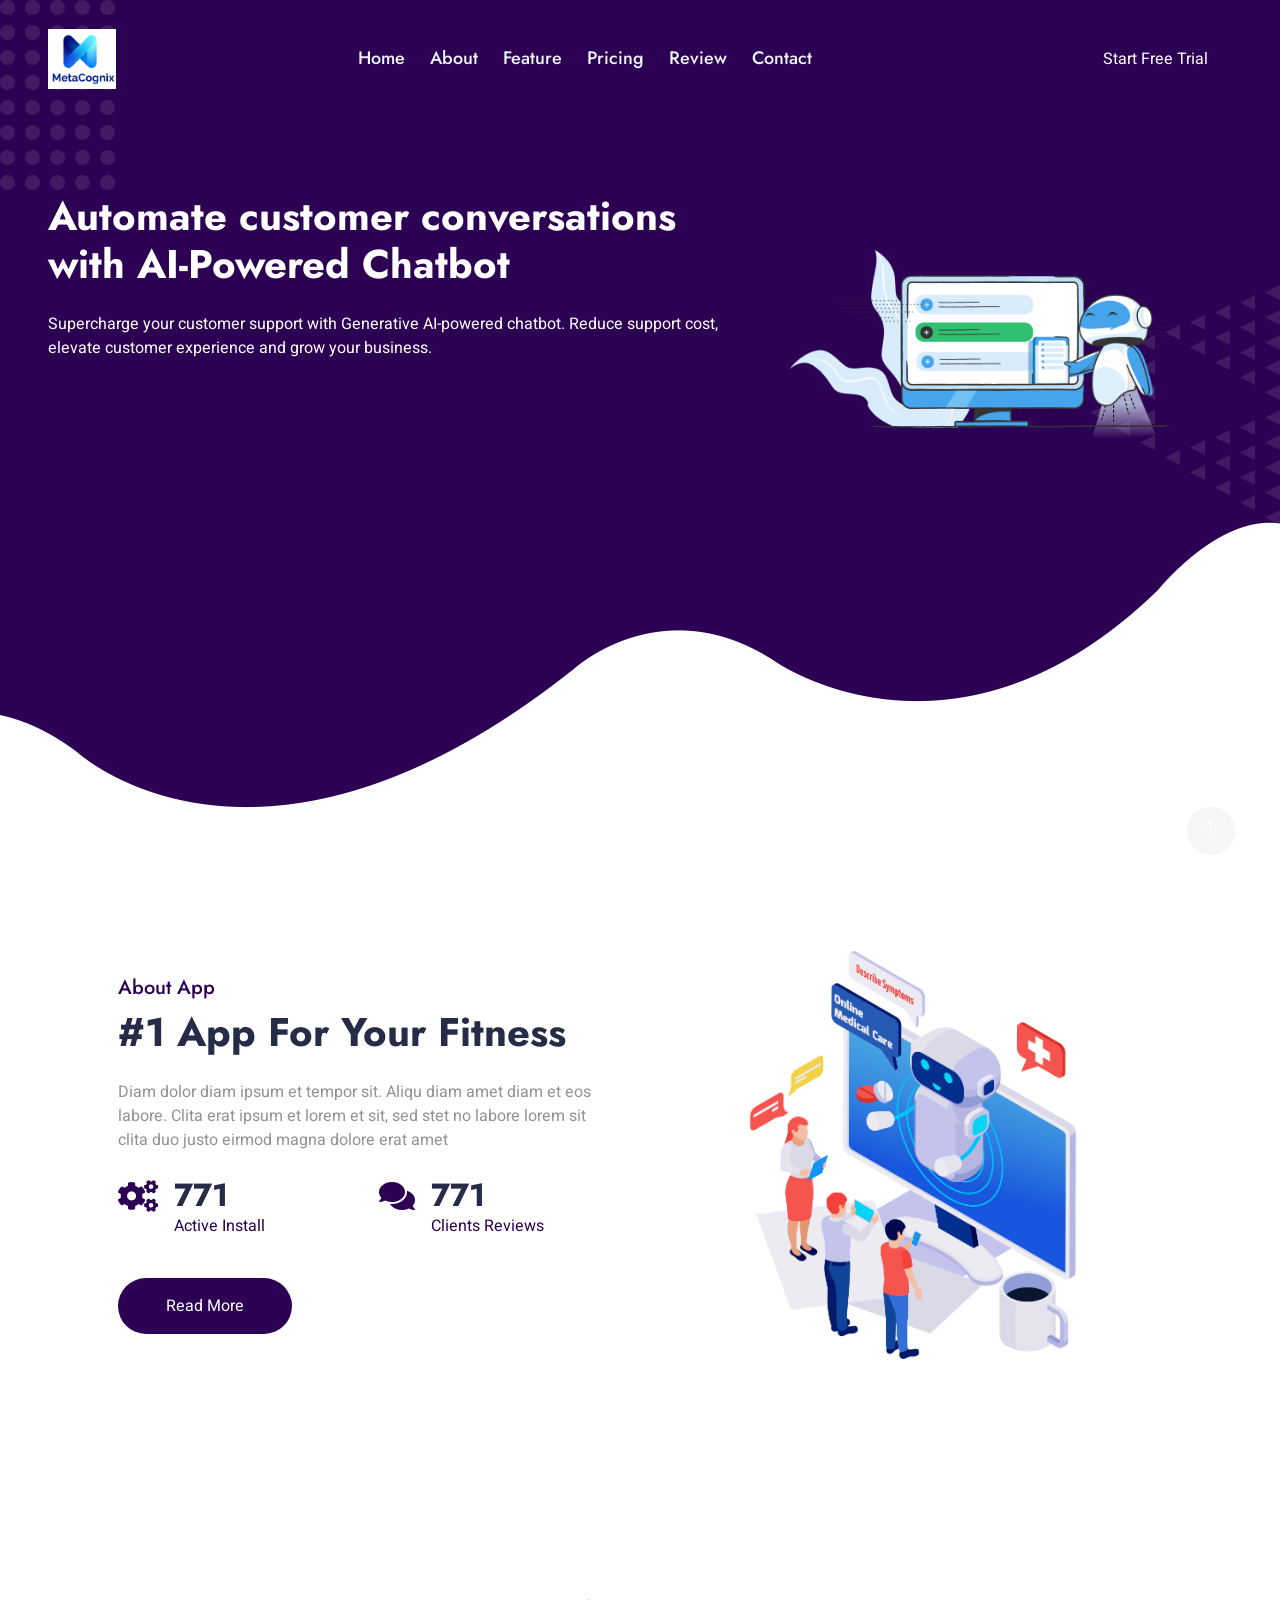
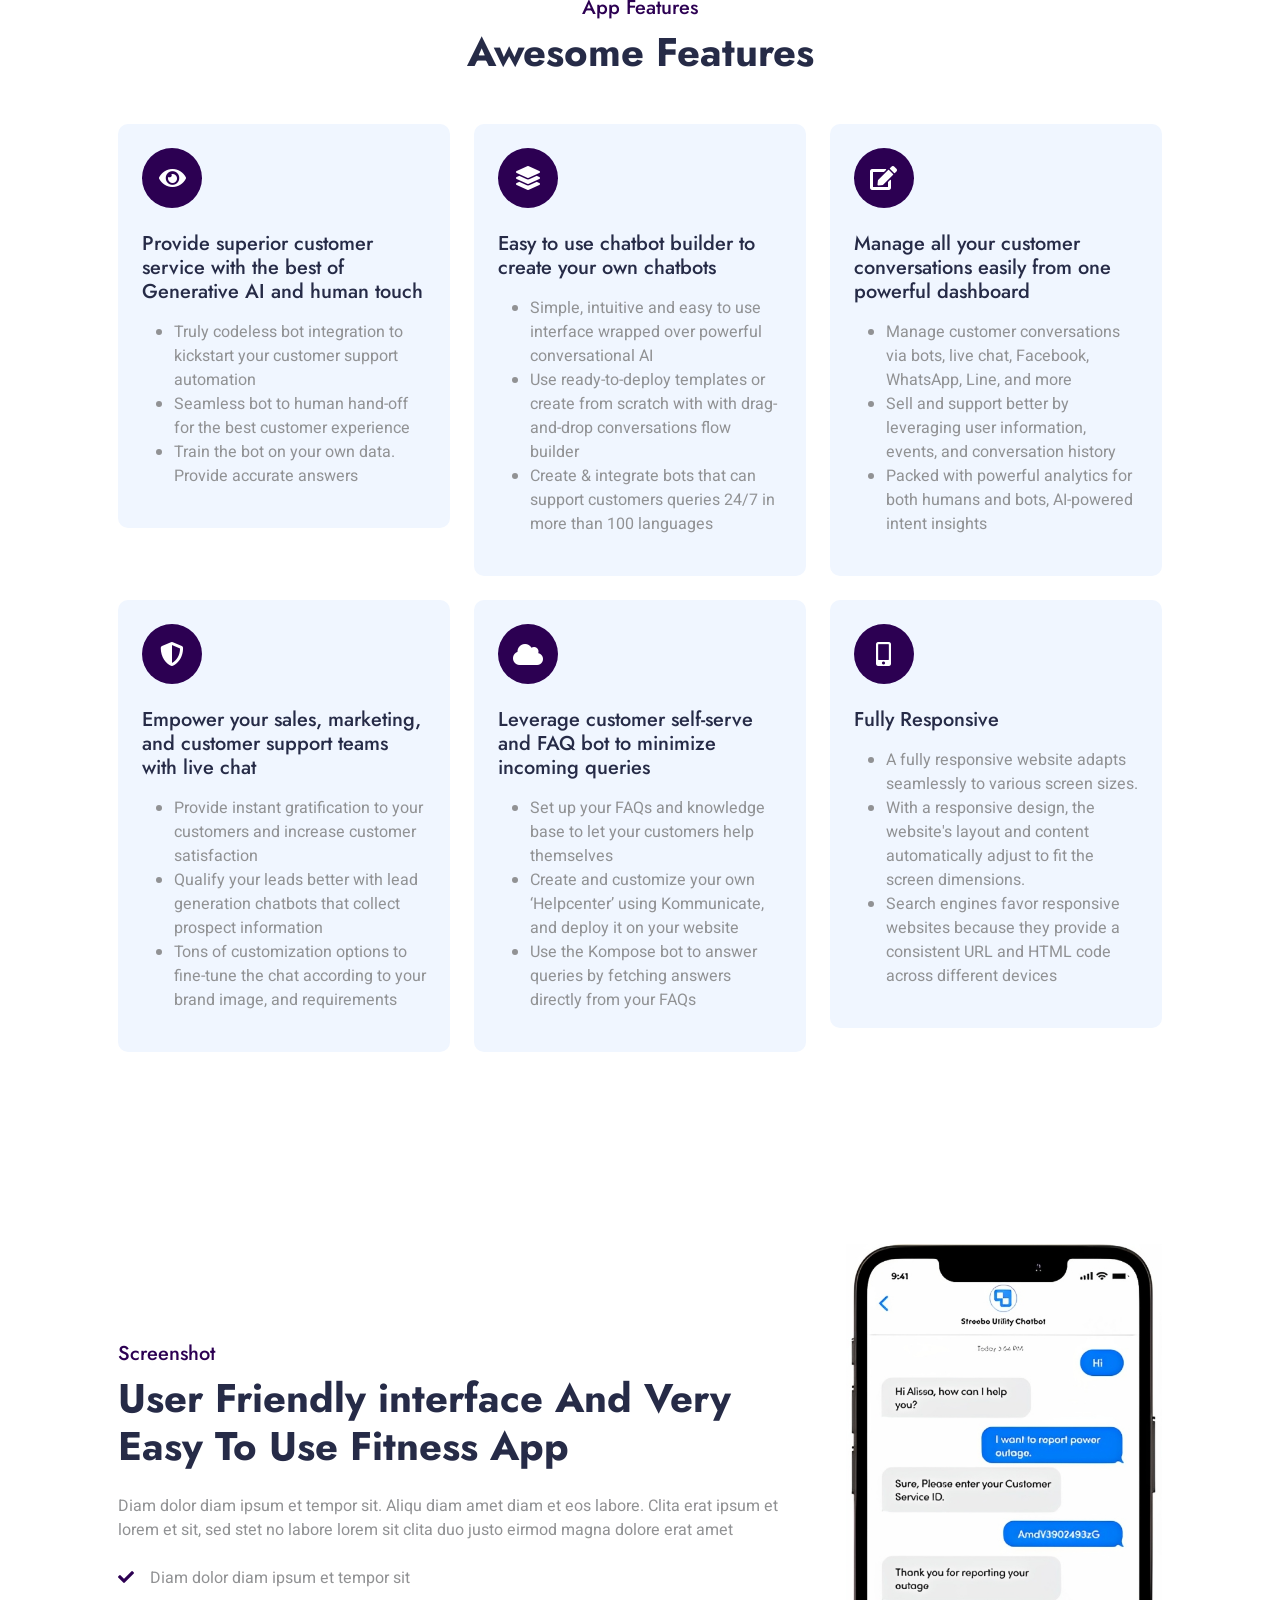
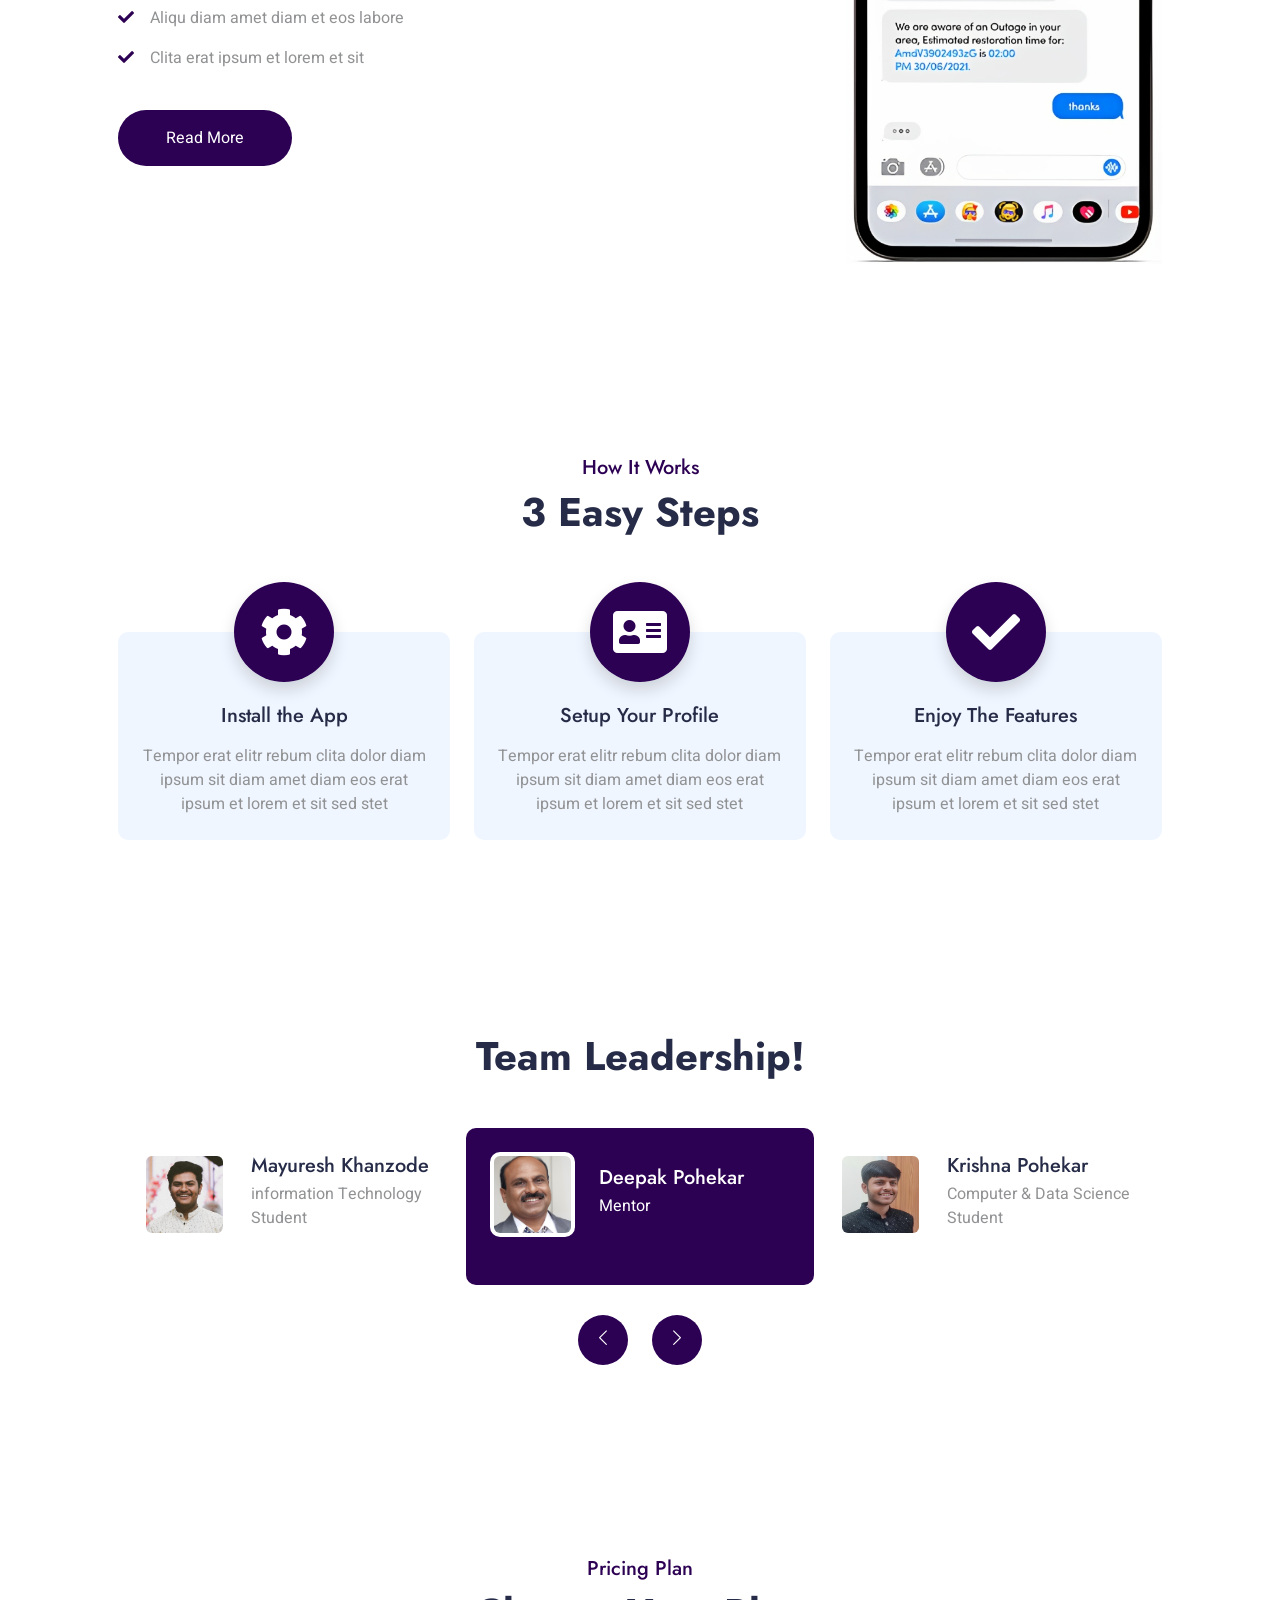
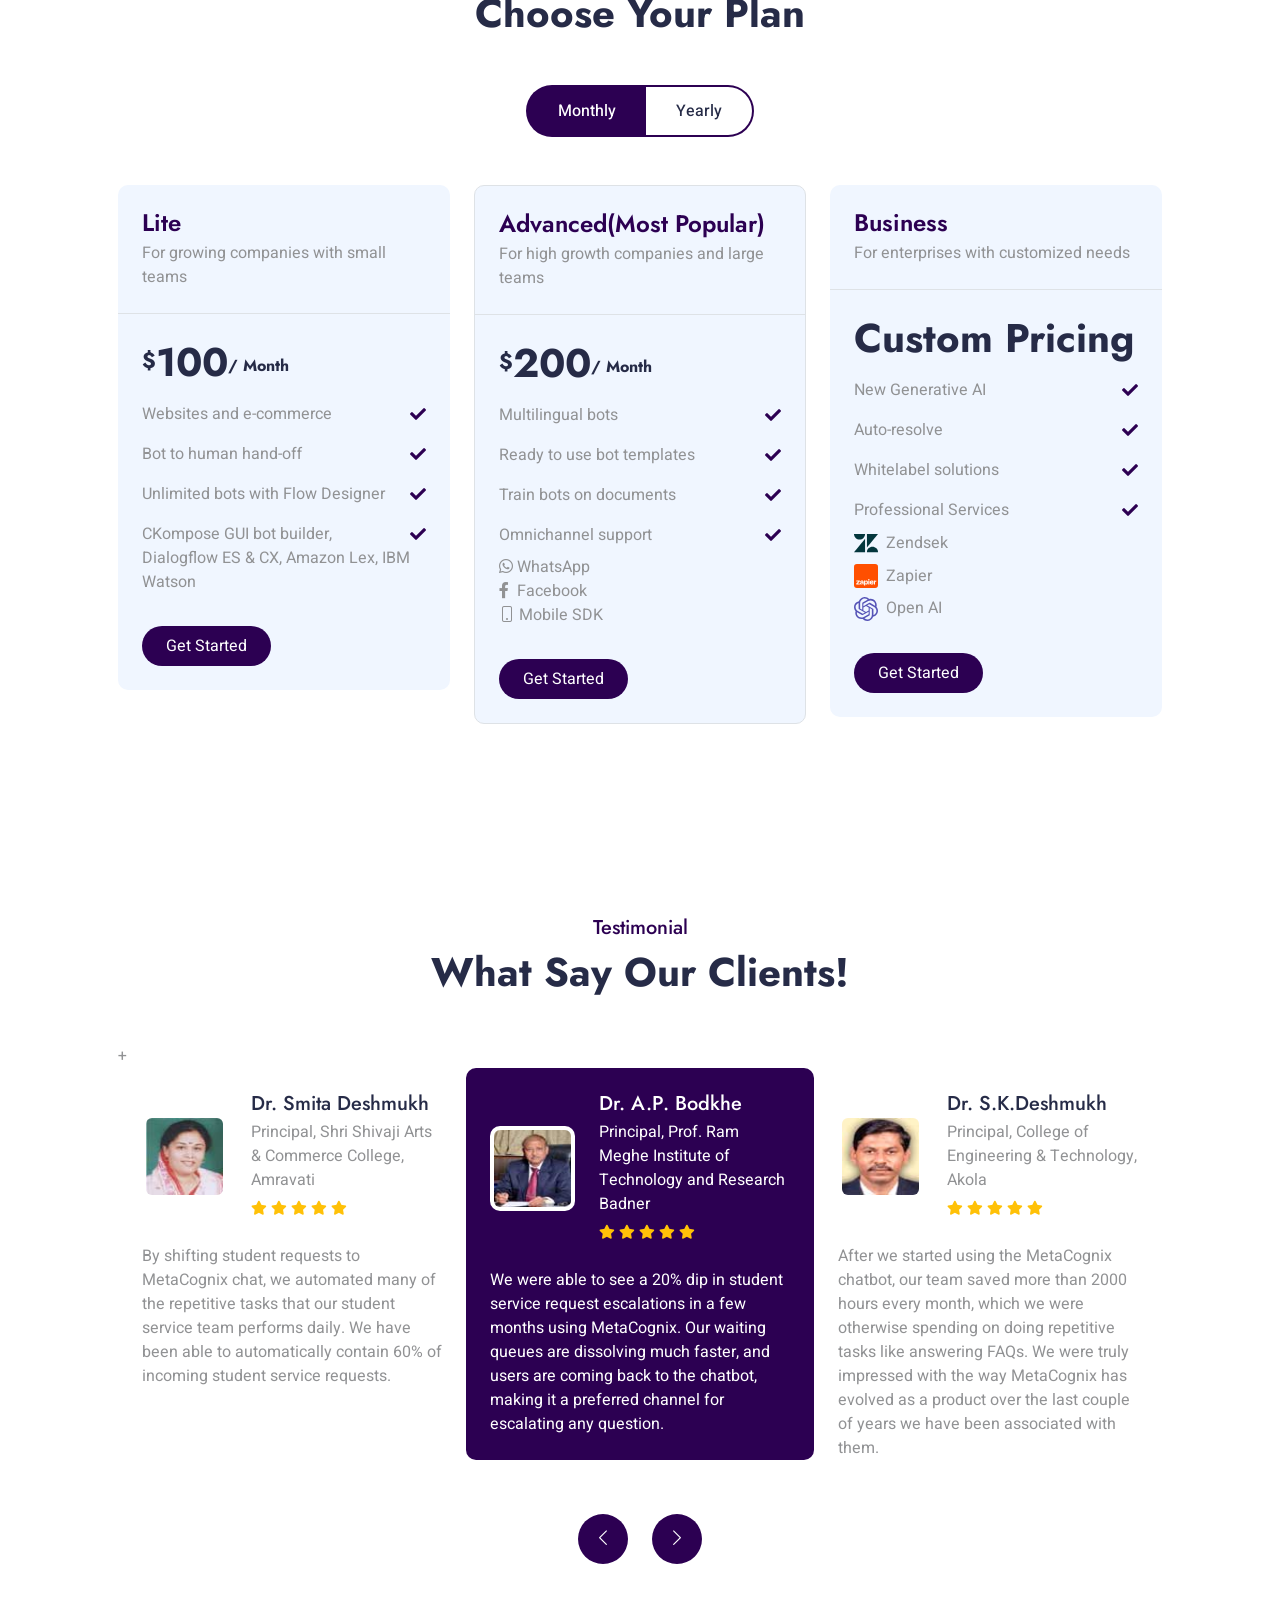
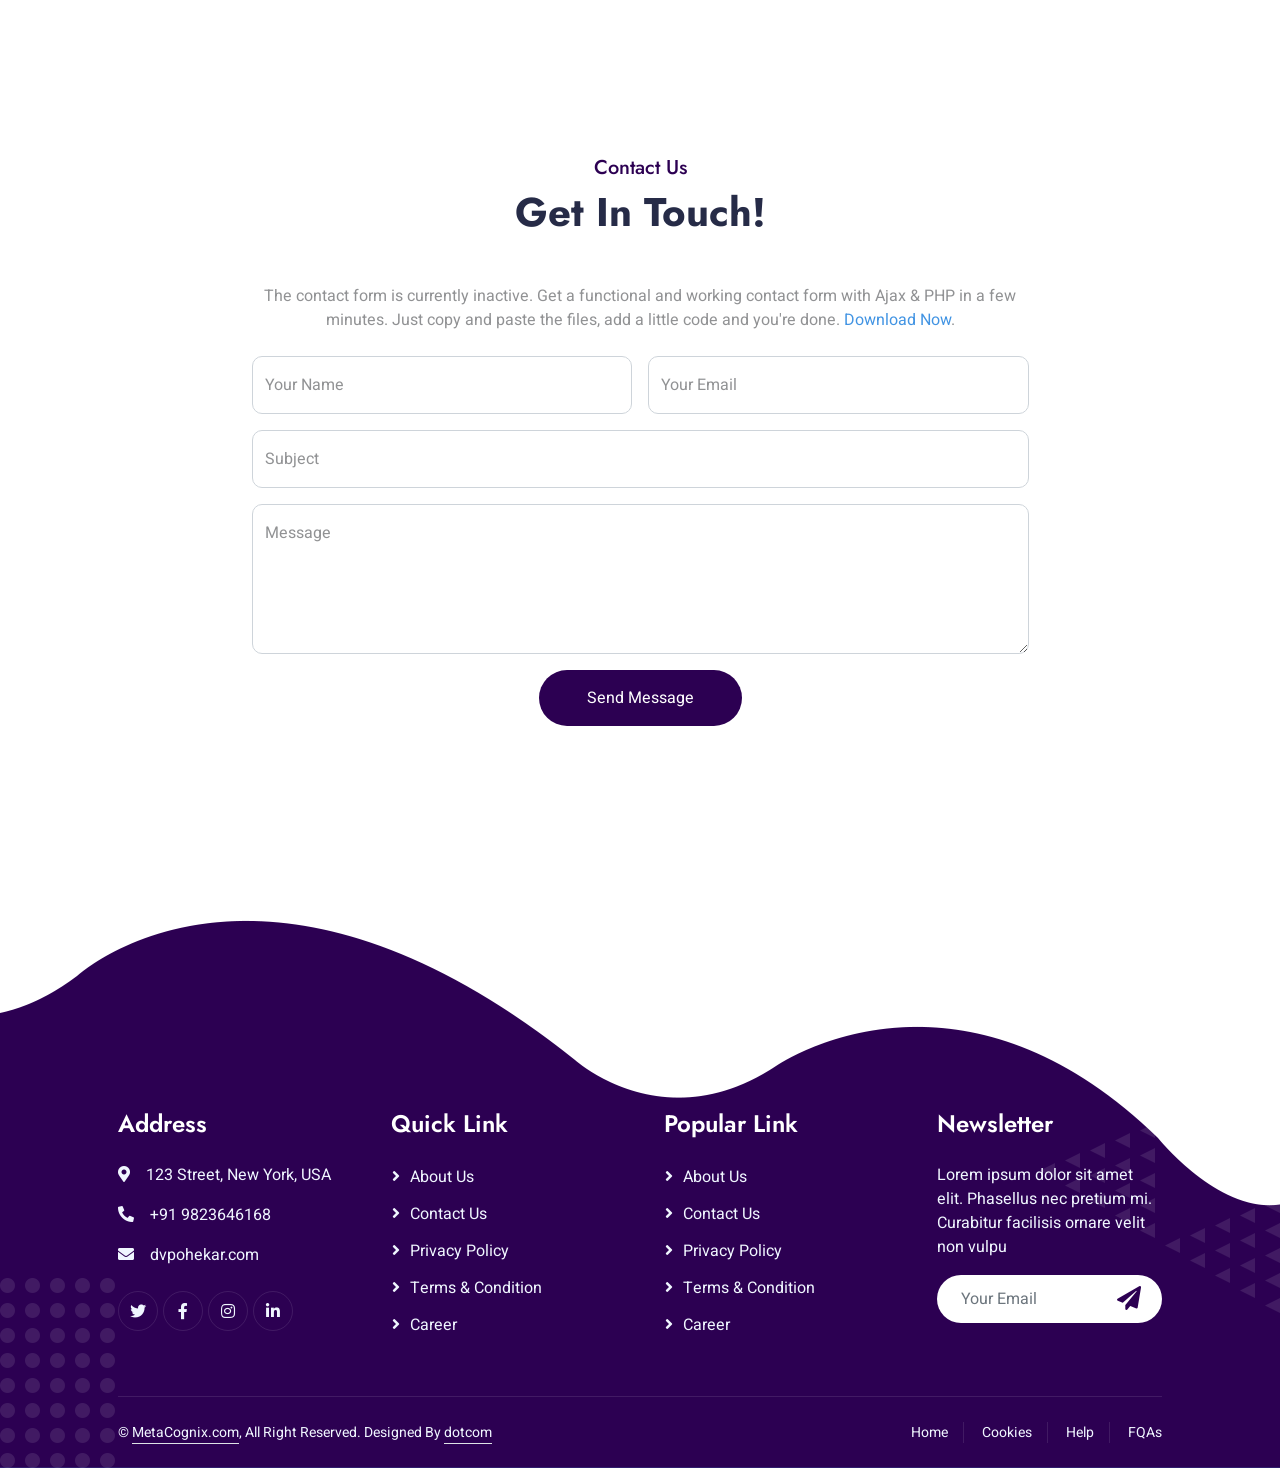
==== index.html @ f375749b "adjustment" ====
<!DOCTYPE html>
<html lang="en">

<head>
    <meta charset="utf-8">
    <title>FitApp - Mobile App HTML Template</title>
    <meta content="width=device-width, initial-scale=1.0" name="viewport">
    <meta content="" name="keywords">
    <meta content="" name="description">

    <!-- Favicon -->
    <link href="img/favicon.ico" rel="icon">

    <!-- Google Web Fonts -->
    <link rel="preconnect" href="https://fonts.googleapis.com">
    <link rel="preconnect" href="https://fonts.gstatic.com" crossorigin>
    <link href="https://fonts.googleapis.com/css2?family=Heebo:wght@400;500&family=Jost:wght@500;600;700&display=swap"
        rel="stylesheet">

    <!-- Icon Font Stylesheet -->
    <link href="https://cdnjs.cloudflare.com/ajax/libs/font-awesome/5.10.0/css/all.min.css" rel="stylesheet">
    <link href="https://cdn.jsdelivr.net/npm/bootstrap-icons@1.4.1/font/bootstrap-icons.css" rel="stylesheet">

    <!-- Libraries Stylesheet -->
    <link href="lib/animate/animate.min.css" rel="stylesheet">
    <link href="lib/owlcarousel/assets/owl.carousel.min.css" rel="stylesheet">

    <!-- Customized Bootstrap Stylesheet -->
    <link href="css/bootstrap.min.css" rel="stylesheet">

    <!-- Template Stylesheet -->
    <link href="css/style.css" rel="stylesheet">
</head>

<body data-bs-spy="scroll" data-bs-target=".navbar" data-bs-offset="51">
    <div class="container-xxl bg-white p-0">
        <!-- Spinner Start -->
        <div id="spinner"
            class="show bg-white position-fixed translate-middle w-100 vh-100 top-50 start-50 d-flex align-items-center justify-content-center">
            <div class="spinner-grow text-primary" style="width: 3rem; height: 3rem;" role="status">
                <span class="sr-only">Loading...</span>
            </div>
        </div>
        <!-- Spinner End -->


        <!-- Navbar & Hero Start -->
        <div class="container-xxl position-relative p-0 nav_height" iSd="home">
            <nav class="navbar navbar-expand-lg navbar-light px-4 px-lg-5 py-3 py-lg-0">

                <a href="" class="navbar-brand p-0">
                    <!-- <h1 class="m-0">FitApp</h1> -->
                    <img src="img/MetaCognix.jpg" alt="Logo">
                </a>

                <button class="navbar-toggler" type="button" data-bs-toggle="collapse" data-bs-target="#navbarCollapse">
                    <span class="fa fa-bars"></span>
                </button>
                <div class="collapse navbar-collapse" id="navbarCollapse">
                    <div class="navbar-nav mx-auto py-0">
                        <a href="#home" class="nav-item nav-link active">Home</a>
                        <a href="#about" class="nav-item nav-link">About</a>
                        <a href="#feature" class="nav-item nav-link">Feature</a>
                        <a href="#pricing" class="nav-item nav-link">Pricing</a>
                        <a href="#review" class="nav-item nav-link">Review</a>
                        <a href="#contact" class="nav-item nav-link">Contact</a>
                    </div>
                    <a href="" class="btn btn-primary-gradient rounded-pill py-2 px-4 ms-3 d-none d-lg-block">Start Free
                        Trial</a>
                </div>
            </nav>

            <div class="container-xxl bg-primary hero-header">
                <div class="container-fluid px-lg-5">
                    <div class="row">
                        <div class="col-lg-7 text-center text-lg-start ">
                            <h1 class="text-white mb-4 animated slideInDown">Automate
                                customer conversations
                                with AI-Powered Chatbot</h1>
                            <p class=" text-white animated slideInDown">Supercharge your customer support with
                                Generative AI-powered chatbot. Reduce support cost, elevate customer experience and grow
                                your business.
                            </p>
                            <!-- <a href=""
                                class="btn btn-primary-gradient py-sm-3 px-4 px-sm-5 rounded-pill me-3 animated slideInLeft">Read
                                More</a>
                            <a href=""
                                class="btn btn-secondary-gradient py-sm-3 px-4 px-sm-5 rounded-pill animated slideInRight">Contact
                                Us</a> -->
                        </div>
                        <div class="col-lg-5  d-flex  justify-content-lg-end wow fadeInUp">
                            <!-- <div class="owl-carousel screenshot-carousel">
                                <img class="img-fluid" src="img/screenshot-1.png" alt="">
                                <img class="img-fluid" src="img/screenshot-2.png" alt="">
                                <img class="img-fluid" src="img/screenshot-3.png" alt="">
                                <img class="img-fluid" src="img/screenshot-4.png" alt="">
                                <img class="img-fluid" src="img/screenshot-5.png" alt="">
                            </div> -->
                            <img class="img-fluid" src="img/chat.png" alt="Logo">

                        </div>


                    </div>
                </div>
            </div>
        </div>
        <!-- Navbar & Hero End -->


        <!-- About Start -->
        <div class="container-xxl py-5" id="about">
            <div class="container py-5 px-lg-5">
                <div class="row g-5 align-items-center">
                    <div class="col-lg-6 wow fadeInUp" data-wow-delay="0.1s">
                        <h5 class="text-primary-gradient fw-medium">About App</h5>
                        <h1 class="mb-4">#1 App For Your Fitness</h1>
                        <p class="mb-4">Diam dolor diam ipsum et tempor sit. Aliqu diam amet diam et eos labore. Clita
                            erat ipsum et lorem et sit, sed stet no labore lorem sit clita duo justo eirmod magna dolore
                            erat amet</p>
                        <div class="row g-4 mb-4">
                            <div class="col-sm-6 wow fadeIn" data-wow-delay="0.5s">
                                <div class="d-flex">
                                    <i class="fa fa-cogs fa-2x text-primary-gradient flex-shrink-0 mt-1"></i>
                                    <div class="ms-3">
                                        <h2 class="mb-0" data-toggle="counter-up">1234</h2>
                                        <p class="text-primary-gradient mb-0">Active Install</p>
                                    </div>
                                </div>
                            </div>
                            <div class="col-sm-6 wow fadeIn" data-wow-delay="0.7s">
                                <div class="d-flex">
                                    <i class="fa fa-comments fa-2x text-secondary-gradient flex-shrink-0 mt-1"></i>
                                    <div class="ms-3">
                                        <h2 class="mb-0" data-toggle="counter-up">1234</h2>
                                        <p class="text-secondary-gradient mb-0">Clients Reviews</p>
                                    </div>
                                </div>
                            </div>
                        </div>
                        <a href="" class="btn btn-primary-gradient py-sm-3 px-4 px-sm-5 rounded-pill mt-3">Read More</a>
                    </div>
                    <div class="col-lg-6">
                        <img class="img-fluid wow fadeInUp" data-wow-delay="0.5s" src="img/aboutimg.jpg">
                    </div>
                </div>
            </div>
        </div>
        <!-- About End -->


        <!-- Features Start -->
        <div class="container-xxl py-5" id="feature">
            <div class="container py-5 px-lg-5">
                <div class="text-center wow fadeInUp" data-wow-delay="0.1s">
                    <h5 class="text-primary-gradient fw-medium">App Features</h5>
                    <h1 class="mb-5">Awesome Features</h1>
                </div>
                <div class="row g-4">
                    <div class="col-lg-4 col-md-6 wow fadeInUp" data-wow-delay="0.1s">
                        <div class="feature-item bg-light rounded p-4">
                            <div class="d-inline-flex align-items-center justify-content-center bg-primary-gradient rounded-circle mb-4"
                                style="width: 60px; height: 60px;">
                                <i class="fa fa-eye text-white fs-4"></i>
                            </div>
                            <h5 class="mb-3">Provide superior customer service with the best of Generative AI and human
                                touch</h5>
                            <p class="m-0">
                            <ul>
                                <li>Truly codeless bot integration to kickstart your customer support automation</li>
                                <li>Seamless bot to human hand-off for the best customer experience</li>
                                <li>Train the bot on your own data. Provide accurate answers</li>
                            </ul>
                            </p>
                        </div>
                    </div>
                    <div class="col-lg-4 col-md-6 wow fadeInUp" data-wow-delay="0.3s">
                        <div class="feature-item bg-light rounded p-4">
                            <div class="d-inline-flex align-items-center justify-content-center bg-secondary-gradient rounded-circle mb-4"
                                style="width: 60px; height: 60px;">
                                <i class="fa fa-layer-group text-white fs-4"></i>
                            </div>
                            <h5 class="mb-3">Easy to use chatbot builder to create your own chatbots</h5>
                            <p class="m-0">
                            <ul>
                                <li>Simple, intuitive and easy to use interface wrapped over powerful conversational AI
                                </li>
                                <li>Use ready-to-deploy templates or create from scratch with with drag-and-drop
                                    conversations flow builder</li>
                                <li>Create & integrate bots that can support customers queries 24/7 in more than 100
                                    languages</li>
                            </ul>
                            </p>
                        </div>
                    </div>
                    <div class="col-lg-4 col-md-6 wow fadeInUp" data-wow-delay="0.5s">
                        <div class="feature-item bg-light rounded p-4">
                            <div class="d-inline-flex align-items-center justify-content-center bg-primary-gradient rounded-circle mb-4"
                                style="width: 60px; height: 60px;">
                                <i class="fa fa-edit text-white fs-4"></i>
                            </div>
                            <h5 class="mb-3">Manage all your customer conversations easily from one powerful dashboard
                            </h5>
                            <p class="m-0">
                            <ul>
                                <li>Manage customer conversations via bots, live chat, Facebook, WhatsApp, Line, and
                                    more</li>
                                <li>Sell and support better by leveraging user information, events, and conversation
                                    history</li>
                                <li>Packed with powerful analytics for both humans and bots, AI-powered intent insights
                                </li>
                            </ul>
                            </p>
                        </div>
                    </div>
                    <div class="col-lg-4 col-md-6 wow fadeInUp" data-wow-delay="0.1s">
                        <div class="feature-item bg-light rounded p-4">
                            <div class="d-inline-flex align-items-center justify-content-center bg-secondary-gradient rounded-circle mb-4"
                                style="width: 60px; height: 60px;">
                                <i class="fa fa-shield-alt text-white fs-4"></i>
                            </div>
                            <h5 class="mb-3">Empower your sales, marketing, and customer support teams with live chat
                            </h5>
                            <p class="m-0">
                            <ul>
                                <li>Provide instant gratification to your customers and increase customer satisfaction
                                </li>
                                <li>Qualify your leads better with lead generation chatbots that collect prospect
                                    information</li>
                                <li>Tons of customization options to fine-tune the chat according to your brand image,
                                    and requirements
                                </li>
                            </ul>
                            </p>
                        </div>
                    </div>
                    <div class="col-lg-4 col-md-6 wow fadeInUp" data-wow-delay="0.3s">
                        <div class="feature-item bg-light rounded p-4">
                            <div class="d-inline-flex align-items-center justify-content-center bg-primary-gradient rounded-circle mb-4"
                                style="width: 60px; height: 60px;">
                                <i class="fa fa-cloud text-white fs-4"></i>
                            </div>
                            <h5 class="mb-3">Leverage customer self-serve and FAQ bot to minimize incoming queries</h5>
                            <p class="m-0">
                            <ul>
                                <li>Set up your FAQs and knowledge base to let your customers help themselves</li>
                                <li>Create and customize your own ‘Helpcenter’ using Kommunicate, and deploy it on your
                                    website</li>
                                <li>Use the Kompose bot to answer queries by fetching answers directly from your FAQs
                                </li>
                            </ul>
                            </p>
                        </div>
                    </div>
                    <div class="col-lg-4 col-md-6 wow fadeInUp" data-wow-delay="0.5s">
                        <div class="feature-item bg-light rounded p-4">
                            <div class="d-inline-flex align-items-center justify-content-center bg-secondary-gradient rounded-circle mb-4"
                                style="width: 60px; height: 60px;">
                                <i class="fa fa-mobile-alt text-white fs-4"></i>
                            </div>
                            <h5 class="mb-3">Fully Responsive</h5>
                            <p class="m-0">
                            <ul>
                                <li>A fully responsive website adapts seamlessly to various screen sizes.</li>
                                <li>With a responsive design, the website's layout and content automatically adjust to
                                    fit the screen dimensions.</li>
                                <li>Search engines favor responsive websites because they provide a consistent URL and
                                    HTML code across different devices</li>
                            </ul>
                            </p>
                        </div>
                    </div>
                </div>
            </div>
        </div>
        <!-- Features End -->


        <!-- Screenshot Start -->
        <div class="container-xxl py-5">
            <div class="container py-5 px-lg-5">
                <div class="row g-5 align-items-center">
                    <div class="col-lg-8 wow fadeInUp" data-wow-delay="0.1s">
                        <h5 class="text-primary-gradient fw-medium">Screenshot</h5>
                        <h1 class="mb-4">User Friendly interface And Very Easy To Use Fitness App</h1>
                        <p class="mb-4">Diam dolor diam ipsum et tempor sit. Aliqu diam amet diam et eos labore. Clita
                            erat ipsum et lorem et sit, sed stet no labore lorem sit clita duo justo eirmod magna dolore
                            erat amet</p>
                        <p><i class="fa fa-check text-primary-gradient me-3"></i>Diam dolor diam ipsum et tempor sit</p>
                        <p><i class="fa fa-check text-primary-gradient me-3"></i>Aliqu diam amet diam et eos labore</p>
                        <p class="mb-4"><i class="fa fa-check text-primary-gradient me-3"></i>Clita erat ipsum et lorem
                            et sit</p>
                        <a href="" class="btn btn-primary-gradient py-sm-3 px-4 px-sm-5 rounded-pill mt-3">Read More</a>
                    </div>
                    <div class="col-lg-4 d-flex justify-content-center justify-content-lg-end wow fadeInUp"
                        data-wow-delay="0.3s">
                        <!-- <div class="owl-carousel screenshot-carousel">
                            <img class="img-fluid" src="img/screenshot-1.png" alt="">
                            <img class="img-fluid" src="img/screenshot-2.png" alt="">
                            <img class="img-fluid" src="img/screenshot-3.png" alt="">
                            <img class="img-fluid" src="img/screenshot-4.png" alt="">
                            <img class="img-fluid" src="img/screenshot-5.png" alt="">
                        </div> -->
                        <img class="img-fluid" src="img/chatscreenshot.png">
                    </div>
                </div>
            </div>
        </div>
        <!-- Screenshot End -->


        <!-- Process Start -->
        <div class="container-xxl py-5">
            <div class="container py-5 px-lg-5">
                <div class="text-center pb-4 wow fadeInUp" data-wow-delay="0.1s">
                    <h5 class="text-primary-gradient fw-medium">How It Works</h5>
                    <h1 class="mb-5">3 Easy Steps</h1>
                </div>
                <div class="row gy-5 gx-4 justify-content-center">
                    <div class="col-lg-4 col-sm-6 text-center pt-4 wow fadeInUp" data-wow-delay="0.1s">
                        <div class="position-relative bg-light rounded pt-5 pb-4 px-4">
                            <div class="d-inline-flex align-items-center justify-content-center bg-primary-gradient rounded-circle position-absolute top-0 start-50 translate-middle shadow"
                                style="width: 100px; height: 100px;">
                                <i class="fa fa-cog fa-3x text-white"></i>
                            </div>
                            <h5 class="mt-4 mb-3">Install the App</h5>
                            <p class="mb-0">Tempor erat elitr rebum clita dolor diam ipsum sit diam amet diam eos erat
                                ipsum et lorem et sit sed stet</p>
                        </div>
                    </div>
                    <div class="col-lg-4 col-sm-6 text-center pt-4 wow fadeInUp" data-wow-delay="0.3s">
                        <div class="position-relative bg-light rounded pt-5 pb-4 px-4">
                            <div class="d-inline-flex align-items-center justify-content-center bg-secondary-gradient rounded-circle position-absolute top-0 start-50 translate-middle shadow"
                                style="width: 100px; height: 100px;">
                                <i class="fa fa-address-card fa-3x text-white"></i>
                            </div>
                            <h5 class="mt-4 mb-3">Setup Your Profile</h5>
                            <p class="mb-0">Tempor erat elitr rebum clita dolor diam ipsum sit diam amet diam eos erat
                                ipsum et lorem et sit sed stet</p>
                        </div>
                    </div>
                    <div class="col-lg-4 col-sm-6 text-center pt-4 wow fadeInUp" data-wow-delay="0.5s">
                        <div class="position-relative bg-light rounded pt-5 pb-4 px-4">
                            <div class="d-inline-flex align-items-center justify-content-center bg-primary-gradient rounded-circle position-absolute top-0 start-50 translate-middle shadow"
                                style="width: 100px; height: 100px;">
                                <i class="fa fa-check fa-3x text-white"></i>
                            </div>
                            <h5 class="mt-4 mb-3">Enjoy The Features</h5>
                            <p class="mb-0">Tempor erat elitr rebum clita dolor diam ipsum sit diam amet diam eos erat
                                ipsum et lorem et sit sed stet</p>
                        </div>
                    </div>
                </div>
            </div>
        </div>
        <!-- Process Start -->


        <!-- Team Leadership -->
        <div class="container-xxl py-5" id="review">
            <div class="container py-5 px-lg-5">
                <div class="text-center wow fadeInUp" data-wow-delay="0.1s">
                    <!-- <h5 class="text-primary-gradient fw-medium">Testimonial</h5> -->
                    <h1 class="mb-5">Team Leadership!</h1>
                </div>
                <div class="owl-carousel testimonial-carousel wow fadeInUp" data-wow-delay="0.1s">
                    <div class="testimonial-item rounded p-4">
                        <div class="d-flex align-items-center mb-4">
                            <img class="img-fluid bg-white rounded flex-shrink-0 p-1" src="img/deepak.png"
                                style="width: 85px; height: 85px;">
                            <div class="ms-4">
                                <h5 class="mb-1">Deepak Pohekar</h5>
                                <p class="mb-1">Mentor</p>
                                <!-- <div>
                                    <small class="fa fa-star text-warning"></small>
                                    <small class="fa fa-star text-warning"></small>
                                    <small class="fa fa-star text-warning"></small>
                                    <small class="fa fa-star text-warning"></small>
                                    <small class="fa fa-star text-warning"></small>
                                </div> -->
                            </div>
                        </div>
                        <!-- <p class="mb-0">We were able to see a 20% dip in customer service request escalations in a few
                            months using Kommunicate. Our waiting queues are dissolving much faster, and users are
                            coming back to the chatbot, making it a preferred channel for escalating any question.</p> -->
                    </div>
                    <div class="testimonial-item rounded p-4">
                        <div class="d-flex align-items-center mb-4">
                            <img class="img-fluid bg-white rounded flex-shrink-0 p-1" src="img/krishna.png"
                                style="width: 85px; height: 85px;">
                            <div class="ms-4">
                                <h5 class="mb-1">Krishna Pohekar</h5>
                                <p class="mb-1">Computer & Data Science Student</p>
                                <!-- <div>
                                    <small class="fa fa-star text-warning"></small>
                                    <small class="fa fa-star text-warning"></small>
                                    <small class="fa fa-star text-warning"></small>
                                    <small class="fa fa-star text-warning"></small>
                                    <small class="fa fa-star text-warning"></small>
                                </div> -->
                            </div>
                        </div>
                        <!-- <p class="mb-0">After we started using the Kommunicate chatbot, our team saved more than 2000
                            hours every month, which we were otherwise spending on doing repetitive tasks like answering
                            FAQs. We were truly impressed with the way Kommunicate has evolved as a product over the
                            last couple of years we have been associated with them.</p> -->
                    </div>
                    <div class="testimonial-item rounded p-4">
                        <div class="d-flex align-items-center mb-4">
                            <img class="img-fluid bg-white rounded flex-shrink-0 p-1" src="img/tanmay.jpg"
                                style="width: 85px; height: 85px;">
                            <div class="ms-4">
                                <h5 class="mb-1">Tanmay Bhaturkar</h5>
                                <p class="mb-1">information Technology Student</p>
                                <!-- <div>
                                    <small class="fa fa-star text-warning"></small>
                                    <small class="fa fa-star text-warning"></small>
                                    <small class="fa fa-star text-warning"></small>
                                    <small class="fa fa-star text-warning"></small>
                                    <small class="fa fa-star text-warning"></small>
                                </div> -->
                            </div>
                        </div>
                        <!-- <p class="mb-0">After using Kommunicate, we saw an increase of 980% in customer conversations.
                            The chatbot-based automation does a lot for us - trigger a conversation, resolve customer
                            queries, and even generate business opportunities that we can redirect to our sales
                            executives.</p> -->
                    </div>
                    <div class="testimonial-item rounded p-4">
                        <div class="d-flex align-items-center mb-4">
                            <img class="img-fluid bg-white rounded flex-shrink-0 p-1" src="img/mayuresh.jpg"
                                style="width: 85px; height: 85px;">
                            <div class="ms-4">
                                <h5 class="mb-1">Mayuresh Khanzode</h5>
                                <p class="mb-1">information Technology Student</p>
                                <!-- <div>
                                    <small class="fa fa-star text-warning"></small>
                                    <small class="fa fa-star text-warning"></small>
                                    <small class="fa fa-star text-warning"></small>
                                    <small class="fa fa-star text-warning"></small>
                                    <small class="fa fa-star text-warning"></small>
                                </div> -->
                            </div>
                        </div>
                        <!-- <p class="mb-0">By shifting customer requests to Kommunicate chat, we automated many of the
                            repetitive tasks that our customer service team performs daily. We have been able to
                            automatically contain 60% of incoming customer service requests for Epic Sports.</p> -->
                    </div>
                </div>
            </div>
        </div>
        <!-- Team Leadership -->


        <!-- Pricing Start -->
        <div class="container-xxl py-5" id="pricing">
            <div class="container py-5 px-lg-5">
                <div class="text-center wow fadeInUp" data-wow-delay="0.1s">
                    <h5 class="text-primary-gradient fw-medium">Pricing Plan</h5>
                    <h1 class="mb-5">Choose Your Plan</h1>
                </div>
                <div class="tab-class text-center pricing wow fadeInUp" data-wow-delay="0.1s">
                    <ul
                        class="nav nav-pills d-inline-flex justify-content-center bg-primary-gradient rounded-pill mb-5">
                        <li class="nav-item">
                            <button class="nav-link active" data-bs-toggle="pill" href="#tab-1">Monthly</button>
                        </li>
                        <li class="nav-item">
                            <button class="nav-link" data-bs-toggle="pill" href="#tab-2">Yearly</button>
                        </li>
                    </ul>
                    <div class="tab-content text-start">
                        <div id="tab-1" class="tab-pane fade show p-0 active">
                            <div class="row g-4">
                                <div class="col-lg-4">
                                    <div class="bg-light rounded">
                                        <div class="border-bottom p-4 mb-4">
                                            <h4 class="text-primary-gradient mb-1">Lite</h4>
                                            <span>For growing companies with small teams</span>
                                        </div>
                                        <div class="p-4 pt-0">
                                            <h1 class="mb-3">
                                                <small class="align-top"
                                                    style="font-size: 22px; line-height: 45px;">$</small>100<small
                                                    class="align-bottom" style="font-size: 16px; line-height: 40px;">/
                                                    Month</small>
                                            </h1>
                                            <div class="d-flex justify-content-between mb-3"><span>Websites and
                                                    e-commerce</span><i
                                                    class="fa fa-check text-primary-gradient pt-1"></i></div>
                                            <div class="d-flex justify-content-between mb-3"><span>Bot to human
                                                    hand-off</span><i
                                                    class="fa fa-check text-primary-gradient pt-1"></i></div>
                                            <div class="d-flex justify-content-between mb-3"><span>Unlimited bots with
                                                    Flow Designer</span><i
                                                    class="fa fa-check text-primary-gradient pt-1"></i>
                                            </div>
                                            <div class="d-flex justify-content-between mb-2"><span>CKompose GUI bot
                                                    builder, Dialogflow ES & CX, Amazon Lex, IBM Watson</span><i
                                                    class="fa fa-check text-primary-gradient pt-1"></i>
                                            </div>
                                            <a href="" class="btn btn-primary-gradient rounded-pill py-2 px-4 mt-4">Get
                                                Started</a>
                                        </div>
                                    </div>
                                </div>
                                <div class="col-lg-4">
                                    <div class="bg-light rounded border">
                                        <div class="border-bottom p-4 mb-4">
                                            <h4 class="text-primary-gradient mb-1">Advanced(Most Popular)</h4>
                                            <span>For high growth companies and large teams</span>
                                        </div>
                                        <div class="p-4 pt-0">
                                            <h1 class="mb-3">
                                                <small class="align-top"
                                                    style="font-size: 22px; line-height: 45px;">$</small>200<small
                                                    class="align-bottom" style="font-size: 16px; line-height: 40px;">/
                                                    Month</small>
                                            </h1>
                                            <div class="d-flex justify-content-between mb-3"><span>Multilingual
                                                    bots</span><i class="fa fa-check text-primary-gradient pt-1"></i>
                                            </div>
                                            <div class="d-flex justify-content-between mb-3"><span>Ready to use bot
                                                    templates</span><i
                                                    class="fa fa-check text-primary-gradient pt-1"></i></div>
                                            <div class="d-flex justify-content-between mb-3"><span>Train bots on
                                                    documents</span><i
                                                    class="fa fa-check text-primary-gradient pt-1"></i>
                                            </div>
                                            <div class="d-flex justify-content-between mb-2"><span>Omnichannel
                                                    support</span><i
                                                    class="fa fa-check text-primary-gradient pt-1"></i>
                                            </div>
                                            <div class="d-flex justify-content-between mb-2">
                                                <span>
                                                    <i class="fab fa-whatsapp "></i><span class="p-1">WhatsApp</span>
                                                    
                                                    <div><i class="fab fa-facebook-f"></i>
                                                        <span class="p-1">Facebook</span>
                                                            
                                                    </div>
                                                    <div><i class="bi bi-phone p-0"></i>
                                                        <span>Mobile SDK</span>
                                                            
                                                    </div>
                                                </span>

                                            </div>
                                            <a href=""
                                                class="btn btn-secondary-gradient rounded-pill py-2 px-4 mt-4">Get
                                                Started</a>
                                        </div>
                                    </div>
                                </div>
                                <div class="col-lg-4">
                                    <div class="bg-light rounded">
                                        <div class="border-bottom p-4 mb-4">
                                            <h4 class="text-primary-gradient mb-1">Business</h4>
                                            <span>For enterprises with customized needs</span>
                                        </div>
                                        <div class="p-4 pt-0">
                                            <h1 class="mb-3">
                                                <small class="align-top"
                                                    style="font-size: 22px; line-height: 45px;"></small>Custom Pricing
                                                    <!-- <small
                                                    class="align-bottom" style="font-size: 16px; line-height: 40px;">/
                                                    </small> -->
                                            </h1>
                                            <div class="d-flex justify-content-between mb-3"><span>New Generative AI</span><i
                                                    class="fa fa-check text-primary-gradient pt-1"></i></div>
                                            <div class="d-flex justify-content-between mb-3"><span>Auto-resolve</span><i
                                                    class="fa fa-check text-primary-gradient pt-1"></i></div>
                                            <div class="d-flex justify-content-between mb-3"><span>Whitelabel solutions</span><i class="fa fa-check text-primary-gradient pt-1"></i>
                                            </div>
                                            <div class="d-flex justify-content-between mb-2"><span>Professional Services</span><i class="fa fa-check text-primary-gradient pt-1"></i>
                                            </div>
                                            <div class="d-flex align-items-center mb-2 "><i><svg xmlns="http://www.w3.org/2000/svg" width="24" height="24" viewBox="0 0 24 24" fill="none" >
                                                <path d="M11.0852 21.1883V7.78924L0 21.1883H11.0852Z" fill="#03363D"></path>
                                                <path d="M9.47085 6.92825C10.4933 5.85202 11.0852 4.45291 11.0852 3H0C0 4.50673 0.591928 5.90583 1.61435 6.92825C2.69058 7.95067 4.08969 8.5426 5.5426 8.5426C6.99552 8.5426 8.44843 7.95067 9.47085 6.92825Z" fill="#03363D"></path>
                                                <path d="M14.5291 17.2601C13.5067 18.3363 12.9148 19.7354 12.9148 21.1883H24C24 19.6816 23.4619 18.2825 22.3857 17.2601C21.3094 16.2377 19.9103 15.6457 18.4574 15.6457C16.9507 15.6457 15.5516 16.1839 14.5291 17.2601Z" fill="#03363D"></path>
                                                <path d="M12.9148 3V16.3991L24 3H12.9148Z" fill="#03363D"></path>
                                              </svg></i><span class="px-2 ">Zendsek</span>

                                              
                                            </div>
                                            <div class="d-flex align-items-center mb-2 "><i><svg xmlns="http://www.w3.org/2000/svg" width="24" height="24" viewBox="0 0 250 250" fill="none">
                                                <rect width="250" height="250" rx="30" fill="#FF4F00"></rect>
                                                <path d="M37.6758 203.374L37.6401 203.261L60.181 182.626V172.683H24.0179V182.626H45.6181L45.6539 182.721L23.3333 203.374V213.317H60.5441V203.374H37.6758Z" fill="#FFFDF9"></path>
                                                <path d="M82.7456 171.735C78.574 171.735 75.1744 172.365 72.5468 173.623C70.0991 174.719 68.0373 176.526 66.6288 178.809C65.2813 181.106 64.4352 183.663 64.1461 186.31L75.1188 187.852C75.5158 185.514 76.3096 183.857 77.5003 182.881C78.8539 181.86 80.5219 181.344 82.2157 181.422C84.4424 181.422 86.0578 182.018 87.062 183.208C88.0563 184.399 88.5624 186.048 88.5624 188.221V189.305H78.0123C72.6421 189.305 68.784 190.496 66.4383 192.877C64.0925 195.259 62.9216 198.402 62.9255 202.308C62.9255 206.309 64.0965 209.286 66.4383 211.239C68.7801 213.191 71.7252 214.162 75.2736 214.15C79.6754 214.15 83.0611 212.636 85.4307 209.607C86.8301 207.746 87.8294 205.616 88.3659 203.35H88.7648L90.277 213.293H100.22V188.114C100.22 182.911 98.8485 178.88 96.1058 176.022C93.3631 173.164 88.9097 171.735 82.7456 171.735ZM86.2225 202.772C84.6448 204.088 82.5789 204.743 80.0068 204.743C77.8873 204.743 76.4148 204.372 75.5892 203.63C75.1869 203.279 74.8669 202.843 74.6518 202.354C74.4368 201.866 74.332 201.335 74.3449 200.802C74.3214 200.298 74.4006 199.795 74.5777 199.323C74.7548 198.852 75.026 198.421 75.3748 198.057C75.7522 197.703 76.1973 197.429 76.6834 197.252C77.1695 197.075 77.6863 196.999 78.2029 197.027H88.5802V197.712C88.6013 198.679 88.3996 199.639 87.9908 200.517C87.582 201.394 86.977 202.166 86.2225 202.772Z" fill="#FFFDF9"></path>
                                                <path d="M160.343 172.683H148.596V213.323H160.343V172.683Z" fill="#FFFDF9"></path>
                                                <path d="M229.698 172.683C226.38 172.683 223.764 173.854 221.851 176.196C220.478 177.878 219.434 180.365 218.719 183.656H218.374L216.838 172.683H206.806V213.317H218.553V192.479C218.553 189.851 219.168 187.837 220.398 186.436C221.629 185.035 223.899 184.334 227.209 184.334H231.669V172.683H229.698Z" fill="#FFFDF9"></path>
                                                <path d="M195.147 174.01C192.404 172.379 188.945 171.566 184.77 171.569C178.197 171.569 173.053 173.441 169.337 177.184C165.622 180.927 163.765 186.087 163.765 192.664C163.67 196.64 164.538 200.58 166.295 204.148C167.903 207.328 170.408 209.967 173.499 211.739C176.611 213.537 180.312 214.438 184.603 214.442C188.314 214.442 191.414 213.871 193.903 212.728C196.242 211.701 198.28 210.092 199.821 208.054C201.288 206.053 202.377 203.802 203.036 201.41L192.914 198.576C192.488 200.131 191.668 201.55 190.533 202.696C189.39 203.839 187.475 204.41 184.787 204.41C181.592 204.41 179.211 203.495 177.643 201.666C176.506 200.344 175.791 198.457 175.476 196.01H203.19C203.304 194.866 203.363 193.908 203.363 193.134V190.604C203.43 187.204 202.728 183.834 201.309 180.744C199.981 177.93 197.833 175.582 195.147 174.01ZM184.43 181.256C189.193 181.256 191.894 183.6 192.533 188.288H175.684C175.952 186.723 176.6 185.249 177.571 183.995C179.115 182.165 181.402 181.252 184.43 181.256Z" fill="#FFFDF9"></path>
                                                <path d="M154.599 156.304C153.716 156.274 152.835 156.422 152.009 156.739C151.184 157.056 150.431 157.536 149.795 158.15C149.167 158.769 148.675 159.513 148.35 160.333C148.026 161.153 147.875 162.031 147.907 162.913C147.875 163.8 148.027 164.684 148.352 165.51C148.677 166.335 149.169 167.086 149.797 167.713C150.425 168.34 151.176 168.831 152.002 169.156C152.828 169.48 153.712 169.631 154.599 169.599C155.481 169.632 156.359 169.481 157.179 169.156C157.999 168.831 158.743 168.339 159.362 167.711C159.977 167.077 160.456 166.325 160.772 165.5C161.089 164.675 161.235 163.795 161.202 162.913C161.242 162.035 161.1 161.159 160.783 160.34C160.466 159.521 159.981 158.777 159.361 158.156C158.74 157.534 157.996 157.049 157.177 156.731C156.359 156.414 155.483 156.27 154.605 156.31L154.599 156.304Z" fill="#FFFDF9"></path>
                                                <path d="M130.333 171.569C126.332 171.569 123.117 172.826 120.688 175.338C118.89 177.2 117.57 179.978 116.728 183.673H116.353L114.817 172.701H104.785V224.998H116.532V203.458H116.961C117.319 204.894 117.822 206.29 118.461 207.625C119.455 209.8 121.084 211.623 123.135 212.853C125.261 214.013 127.656 214.59 130.077 214.526C134.994 214.526 138.739 212.611 141.311 208.78C143.883 204.95 145.169 199.606 145.169 192.747C145.169 186.122 143.925 180.937 141.436 177.19C138.948 173.443 135.247 171.569 130.333 171.569ZM131.523 201.017C130.154 203.001 128.011 203.994 125.093 203.994C123.89 204.049 122.692 203.817 121.596 203.317C120.501 202.817 119.54 202.063 118.794 201.118C117.274 199.209 116.516 196.595 116.52 193.277V192.503C116.52 189.133 117.278 186.553 118.794 184.763C120.311 182.973 122.41 182.088 125.093 182.108C128.062 182.108 130.22 183.05 131.565 184.936C132.911 186.821 133.583 189.451 133.583 192.824C133.591 196.313 132.909 199.044 131.535 201.017H131.523Z" fill="#FFFDF9"></path>
                                              </svg></i><span class="px-2 ">Zapier</span>

                                              
                                            </div>
                                            <div class="d-flex align-items-center mb-2 "><i><svg width="24" height="24" viewBox="0 0 30 30">
                                                <g clip-path="url(#clip0_1_3)">
                                                    <path d="M28.0294 12.2542C28.7173 10.2143 28.4792 7.98154 27.3759 6.12691C25.717 3.28371 22.3828 1.82119 19.1265 2.5084C17.2915 0.49863 14.5072 -0.395075 11.8218 0.163701C9.1363 0.722477 6.95731 2.64891 6.105 5.21786C3.96605 5.64975 2.11994 6.96839 1.03907 8.83636C-0.637909 11.675 -0.257279 15.2556 1.98031 17.6908C1.28978 19.7297 1.52575 21.9628 2.62779 23.818C4.28878 26.6622 7.62516 28.1246 10.8832 27.4365C12.3323 29.0433 14.4142 29.9574 16.5966 29.9454C19.9342 29.9483 22.8911 27.8268 23.9107 24.6976C26.0493 24.265 27.8951 22.9465 28.9766 21.0791C30.6333 18.2455 30.2511 14.6842 28.0294 12.2542ZM16.5966 27.9855C15.2643 27.9876 13.9739 27.5278 12.9515 26.6869L13.1313 26.5865L19.1865 23.1451C19.493 22.9681 19.6821 22.645 19.6841 22.2951V13.8893L22.244 15.3473C22.2696 15.3602 22.2874 15.3843 22.292 15.4122V22.3777C22.2854 25.4721 19.7393 27.979 16.5966 27.9855ZM4.3544 22.8381C3.68631 21.7023 3.44642 20.3708 3.67695 19.078L3.8568 19.1842L9.91793 22.6256C10.2233 22.8021 10.6018 22.8021 10.9071 22.6256L18.3112 18.4227V21.3329C18.3098 21.3634 18.2943 21.3917 18.2692 21.4096L12.1361 24.8924C9.4108 26.4383 5.92881 25.5191 4.3544 22.8381ZM2.75969 9.85167C3.43242 8.70846 4.49428 7.83649 5.75728 7.39014V14.4737C5.75264 14.8222 5.941 15.1457 6.24888 15.3178L13.617 19.503L11.057 20.961C11.0289 20.9757 10.9952 20.9757 10.9671 20.961L4.84601 17.4842C2.12601 15.9319 1.19318 12.506 2.75969 9.82215V9.85167ZM23.7908 14.6626L16.3987 10.4361L18.9527 8.98394C18.9808 8.96924 19.0145 8.96924 19.0426 8.98394L25.1637 12.4667C27.0741 13.5521 28.1762 15.6261 27.9928 17.7903C27.8093 19.9545 26.3731 21.8199 24.3064 22.5784V15.4949C24.2956 15.1473 24.0997 14.8311 23.7908 14.6626ZM26.3387 10.8906L26.1589 10.7843L20.1097 7.3134C19.8025 7.13589 19.4218 7.13589 19.1145 7.3134L11.7165 11.5163V8.60615C11.7133 8.57601 11.7271 8.54656 11.7525 8.52941L17.8735 5.05257C19.7886 3.96627 22.1689 4.06764 23.9816 5.31271C25.7942 6.55778 26.7128 8.7222 26.3387 10.867V10.8906ZM10.3196 16.0498L7.75966 14.5976C7.73379 14.5822 7.71622 14.5563 7.7117 14.5268V7.57903C7.71462 5.40329 8.99415 3.42515 10.9954 2.5025C12.9966 1.57985 15.359 1.87887 17.0582 3.26988L16.8783 3.37023L10.8232 6.81165C10.5166 6.9887 10.3275 7.31174 10.3256 7.66168L10.3196 16.0498ZM11.7105 13.0983L15.0078 11.2271L18.3112 13.0983V16.8408L15.0198 18.712L11.7165 16.8408L11.7105 13.0983Z" fill="#5553B7"></path>
                                                </g>
                                                <defs>
                                                    <clipPath id="clip0_1_3">
                                                        <rect width="30" height="30" fill="white"></rect>
                                                    </clipPath>
                                                </defs>
                                            </svg></i><span class="px-2 ">Open AI</span>

                                              
                                            </div>
                                            <a href="" class="btn btn-primary-gradient rounded-pill py-2 px-4 mt-4">Get
                                                Started</a>
                                        </div>
                                    </div>
                                </div>
                            </div>
                        </div>
                        <div id="tab-2" class="tab-pane fade p-0">
                            <div class="row g-4">
                                <div class="col-lg-4">
                                    <div class="bg-light rounded">
                                        <div class="border-bottom p-4 mb-4">
                                            <h4 class="text-primary-gradient mb-1">Lite</h4>
                                            <span>For growing companies with small teams</span>
                                        </div>
                                        <div class="p-4 pt-0">
                                            <h1 class="mb-3">
                                                <small class="align-top"
                                                    style="font-size: 22px; line-height: 45px;">$</small>1000<small
                                                    class="align-bottom" style="font-size: 16px; line-height: 40px;">/
                                                    Year</small>
                                            </h1>
                                            <div class="d-flex justify-content-between mb-3"><span>Websites and
                                                    e-commerce</span><i
                                                    class="fa fa-check text-primary-gradient pt-1"></i></div>
                                            <div class="d-flex justify-content-between mb-3"><span>Bot to human
                                                    hand-off</span><i
                                                    class="fa fa-check text-primary-gradient pt-1"></i></div>
                                            <div class="d-flex justify-content-between mb-3"><span>Unlimited bots with
                                                    Flow Designer</span><i
                                                    class="fa fa-check text-primary-gradient pt-1"></i>
                                            </div>
                                            <div class="d-flex justify-content-between mb-2"><span>CKompose GUI bot
                                                    builder, Dialogflow ES & CX, Amazon Lex, IBM Watson</span><i
                                                    class="fa fa-check text-primary-gradient pt-1"></i>
                                            </div>
                                            <a href="" class="btn btn-primary-gradient rounded-pill py-2 px-4 mt-4">Get
                                                Started</a>
                                        </div>
                                    </div>
                                </div>
                                <div class="col-lg-4">
                                    <div class="bg-light rounded border">
                                        <div class="border-bottom p-4 mb-4">
                                            <h4 class="text-primary-gradient mb-1">Advanced(Most Popular)</h4>
                                            <span>For high growth companies and large teams</span>
                                        </div>
                                        <div class="p-4 pt-0">
                                            <h1 class="mb-3">
                                                <small class="align-top"
                                                    style="font-size: 22px; line-height: 45px;">$</small>2000<small
                                                    class="align-bottom" style="font-size: 16px; line-height: 40px;">/
                                                    Year</small>
                                            </h1>
                                            <div class="d-flex justify-content-between mb-3"><span>Multilingual
                                                    bots</span><i class="fa fa-check text-primary-gradient pt-1"></i>
                                            </div>
                                            <div class="d-flex justify-content-between mb-3"><span>Ready to use bot
                                                    templates</span><i
                                                    class="fa fa-check text-primary-gradient pt-1"></i></div>
                                            <div class="d-flex justify-content-between mb-3"><span>Train bots on
                                                    documents</span><i
                                                    class="fa fa-check text-primary-gradient pt-1"></i>
                                            </div>
                                            <div class="d-flex justify-content-between mb-2"><span>Omnichannel
                                                    support</span><i
                                                    class="fa fa-check text-primary-gradient pt-1"></i>
                                            </div>
                                            <div class="d-flex justify-content-between mb-2">
                                                <span>
                                                    <i class="fab fa-whatsapp "></i><span class="p-1">WhatsApp</span>
                                                    
                                                    <div><i class="fab fa-facebook-f"></i>
                                                        <span class="p-1">Facebook</span>
                                                            
                                                    </div>
                                                    <div><i class="bi bi-phone p-0"></i>
                                                        <span>Mobile SDK</span>
                                                            
                                                    </div>
                                                </span>

                                            </div>
                                            <a href=""
                                                class="btn btn-secondary-gradient rounded-pill py-2 px-4 mt-4">Get
                                                Started</a>
                                        </div>
                                    </div>
                                </div>
                                <div class="col-lg-4">
                                    <div class="bg-light rounded">
                                        <div class="border-bottom p-4 mb-4">
                                            <h4 class="text-primary-gradient mb-1">Business</h4>
                                            <span>For enterprises with customized needs and request</span>
                                        </div>
                                        <div class="p-4 pt-0">
                                            <h1 class="mb-3">
                                                <small class="align-top"
                                                    style="font-size: 22px; line-height: 45px;"></small>Custom Pricing
                                                    <!-- <small
                                                    class="align-bottom" style="font-size: 16px; line-height: 40px;">/
                                                    </small> -->
                                            </h1>
                                            <div class="d-flex justify-content-between mb-3"><span>New Generative AI</span><i
                                                    class="fa fa-check text-primary-gradient pt-1"></i></div>
                                            <div class="d-flex justify-content-between mb-3"><span>Auto-resolve</span><i
                                                    class="fa fa-check text-primary-gradient pt-1"></i></div>
                                            <div class="d-flex justify-content-between mb-3"><span>Whitelabel solutions</span><i class="fa fa-check text-primary-gradient pt-1"></i>
                                            </div>
                                            <div class="d-flex justify-content-between mb-2"><span>Professional Services</span><i class="fa fa-check text-primary-gradient pt-1"></i>
                                            </div>
                                            <div class="d-flex align-items-center mb-2 "><i><svg xmlns="http://www.w3.org/2000/svg" width="24" height="24" viewBox="0 0 24 24" fill="none" >
                                                <path d="M11.0852 21.1883V7.78924L0 21.1883H11.0852Z" fill="#03363D"></path>
                                                <path d="M9.47085 6.92825C10.4933 5.85202 11.0852 4.45291 11.0852 3H0C0 4.50673 0.591928 5.90583 1.61435 6.92825C2.69058 7.95067 4.08969 8.5426 5.5426 8.5426C6.99552 8.5426 8.44843 7.95067 9.47085 6.92825Z" fill="#03363D"></path>
                                                <path d="M14.5291 17.2601C13.5067 18.3363 12.9148 19.7354 12.9148 21.1883H24C24 19.6816 23.4619 18.2825 22.3857 17.2601C21.3094 16.2377 19.9103 15.6457 18.4574 15.6457C16.9507 15.6457 15.5516 16.1839 14.5291 17.2601Z" fill="#03363D"></path>
                                                <path d="M12.9148 3V16.3991L24 3H12.9148Z" fill="#03363D"></path>
                                              </svg></i><span class="px-2 ">Zendsek</span>

                                              
                                            </div>
                                            <div class="d-flex align-items-center mb-2 "><i><svg xmlns="http://www.w3.org/2000/svg" width="24" height="24" viewBox="0 0 250 250" fill="none">
                                                <rect width="250" height="250" rx="30" fill="#FF4F00"></rect>
                                                <path d="M37.6758 203.374L37.6401 203.261L60.181 182.626V172.683H24.0179V182.626H45.6181L45.6539 182.721L23.3333 203.374V213.317H60.5441V203.374H37.6758Z" fill="#FFFDF9"></path>
                                                <path d="M82.7456 171.735C78.574 171.735 75.1744 172.365 72.5468 173.623C70.0991 174.719 68.0373 176.526 66.6288 178.809C65.2813 181.106 64.4352 183.663 64.1461 186.31L75.1188 187.852C75.5158 185.514 76.3096 183.857 77.5003 182.881C78.8539 181.86 80.5219 181.344 82.2157 181.422C84.4424 181.422 86.0578 182.018 87.062 183.208C88.0563 184.399 88.5624 186.048 88.5624 188.221V189.305H78.0123C72.6421 189.305 68.784 190.496 66.4383 192.877C64.0925 195.259 62.9216 198.402 62.9255 202.308C62.9255 206.309 64.0965 209.286 66.4383 211.239C68.7801 213.191 71.7252 214.162 75.2736 214.15C79.6754 214.15 83.0611 212.636 85.4307 209.607C86.8301 207.746 87.8294 205.616 88.3659 203.35H88.7648L90.277 213.293H100.22V188.114C100.22 182.911 98.8485 178.88 96.1058 176.022C93.3631 173.164 88.9097 171.735 82.7456 171.735ZM86.2225 202.772C84.6448 204.088 82.5789 204.743 80.0068 204.743C77.8873 204.743 76.4148 204.372 75.5892 203.63C75.1869 203.279 74.8669 202.843 74.6518 202.354C74.4368 201.866 74.332 201.335 74.3449 200.802C74.3214 200.298 74.4006 199.795 74.5777 199.323C74.7548 198.852 75.026 198.421 75.3748 198.057C75.7522 197.703 76.1973 197.429 76.6834 197.252C77.1695 197.075 77.6863 196.999 78.2029 197.027H88.5802V197.712C88.6013 198.679 88.3996 199.639 87.9908 200.517C87.582 201.394 86.977 202.166 86.2225 202.772Z" fill="#FFFDF9"></path>
                                                <path d="M160.343 172.683H148.596V213.323H160.343V172.683Z" fill="#FFFDF9"></path>
                                                <path d="M229.698 172.683C226.38 172.683 223.764 173.854 221.851 176.196C220.478 177.878 219.434 180.365 218.719 183.656H218.374L216.838 172.683H206.806V213.317H218.553V192.479C218.553 189.851 219.168 187.837 220.398 186.436C221.629 185.035 223.899 184.334 227.209 184.334H231.669V172.683H229.698Z" fill="#FFFDF9"></path>
                                                <path d="M195.147 174.01C192.404 172.379 188.945 171.566 184.77 171.569C178.197 171.569 173.053 173.441 169.337 177.184C165.622 180.927 163.765 186.087 163.765 192.664C163.67 196.64 164.538 200.58 166.295 204.148C167.903 207.328 170.408 209.967 173.499 211.739C176.611 213.537 180.312 214.438 184.603 214.442C188.314 214.442 191.414 213.871 193.903 212.728C196.242 211.701 198.28 210.092 199.821 208.054C201.288 206.053 202.377 203.802 203.036 201.41L192.914 198.576C192.488 200.131 191.668 201.55 190.533 202.696C189.39 203.839 187.475 204.41 184.787 204.41C181.592 204.41 179.211 203.495 177.643 201.666C176.506 200.344 175.791 198.457 175.476 196.01H203.19C203.304 194.866 203.363 193.908 203.363 193.134V190.604C203.43 187.204 202.728 183.834 201.309 180.744C199.981 177.93 197.833 175.582 195.147 174.01ZM184.43 181.256C189.193 181.256 191.894 183.6 192.533 188.288H175.684C175.952 186.723 176.6 185.249 177.571 183.995C179.115 182.165 181.402 181.252 184.43 181.256Z" fill="#FFFDF9"></path>
                                                <path d="M154.599 156.304C153.716 156.274 152.835 156.422 152.009 156.739C151.184 157.056 150.431 157.536 149.795 158.15C149.167 158.769 148.675 159.513 148.35 160.333C148.026 161.153 147.875 162.031 147.907 162.913C147.875 163.8 148.027 164.684 148.352 165.51C148.677 166.335 149.169 167.086 149.797 167.713C150.425 168.34 151.176 168.831 152.002 169.156C152.828 169.48 153.712 169.631 154.599 169.599C155.481 169.632 156.359 169.481 157.179 169.156C157.999 168.831 158.743 168.339 159.362 167.711C159.977 167.077 160.456 166.325 160.772 165.5C161.089 164.675 161.235 163.795 161.202 162.913C161.242 162.035 161.1 161.159 160.783 160.34C160.466 159.521 159.981 158.777 159.361 158.156C158.74 157.534 157.996 157.049 157.177 156.731C156.359 156.414 155.483 156.27 154.605 156.31L154.599 156.304Z" fill="#FFFDF9"></path>
                                                <path d="M130.333 171.569C126.332 171.569 123.117 172.826 120.688 175.338C118.89 177.2 117.57 179.978 116.728 183.673H116.353L114.817 172.701H104.785V224.998H116.532V203.458H116.961C117.319 204.894 117.822 206.29 118.461 207.625C119.455 209.8 121.084 211.623 123.135 212.853C125.261 214.013 127.656 214.59 130.077 214.526C134.994 214.526 138.739 212.611 141.311 208.78C143.883 204.95 145.169 199.606 145.169 192.747C145.169 186.122 143.925 180.937 141.436 177.19C138.948 173.443 135.247 171.569 130.333 171.569ZM131.523 201.017C130.154 203.001 128.011 203.994 125.093 203.994C123.89 204.049 122.692 203.817 121.596 203.317C120.501 202.817 119.54 202.063 118.794 201.118C117.274 199.209 116.516 196.595 116.52 193.277V192.503C116.52 189.133 117.278 186.553 118.794 184.763C120.311 182.973 122.41 182.088 125.093 182.108C128.062 182.108 130.22 183.05 131.565 184.936C132.911 186.821 133.583 189.451 133.583 192.824C133.591 196.313 132.909 199.044 131.535 201.017H131.523Z" fill="#FFFDF9"></path>
                                              </svg></i><span class="px-2 ">Zapier</span>

                                              
                                            </div>
                                            <div class="d-flex align-items-center mb-2 "><i><svg width="24" height="24" viewBox="0 0 30 30">
                                                <g clip-path="url(#clip0_1_3)">
                                                    <path d="M28.0294 12.2542C28.7173 10.2143 28.4792 7.98154 27.3759 6.12691C25.717 3.28371 22.3828 1.82119 19.1265 2.5084C17.2915 0.49863 14.5072 -0.395075 11.8218 0.163701C9.1363 0.722477 6.95731 2.64891 6.105 5.21786C3.96605 5.64975 2.11994 6.96839 1.03907 8.83636C-0.637909 11.675 -0.257279 15.2556 1.98031 17.6908C1.28978 19.7297 1.52575 21.9628 2.62779 23.818C4.28878 26.6622 7.62516 28.1246 10.8832 27.4365C12.3323 29.0433 14.4142 29.9574 16.5966 29.9454C19.9342 29.9483 22.8911 27.8268 23.9107 24.6976C26.0493 24.265 27.8951 22.9465 28.9766 21.0791C30.6333 18.2455 30.2511 14.6842 28.0294 12.2542ZM16.5966 27.9855C15.2643 27.9876 13.9739 27.5278 12.9515 26.6869L13.1313 26.5865L19.1865 23.1451C19.493 22.9681 19.6821 22.645 19.6841 22.2951V13.8893L22.244 15.3473C22.2696 15.3602 22.2874 15.3843 22.292 15.4122V22.3777C22.2854 25.4721 19.7393 27.979 16.5966 27.9855ZM4.3544 22.8381C3.68631 21.7023 3.44642 20.3708 3.67695 19.078L3.8568 19.1842L9.91793 22.6256C10.2233 22.8021 10.6018 22.8021 10.9071 22.6256L18.3112 18.4227V21.3329C18.3098 21.3634 18.2943 21.3917 18.2692 21.4096L12.1361 24.8924C9.4108 26.4383 5.92881 25.5191 4.3544 22.8381ZM2.75969 9.85167C3.43242 8.70846 4.49428 7.83649 5.75728 7.39014V14.4737C5.75264 14.8222 5.941 15.1457 6.24888 15.3178L13.617 19.503L11.057 20.961C11.0289 20.9757 10.9952 20.9757 10.9671 20.961L4.84601 17.4842C2.12601 15.9319 1.19318 12.506 2.75969 9.82215V9.85167ZM23.7908 14.6626L16.3987 10.4361L18.9527 8.98394C18.9808 8.96924 19.0145 8.96924 19.0426 8.98394L25.1637 12.4667C27.0741 13.5521 28.1762 15.6261 27.9928 17.7903C27.8093 19.9545 26.3731 21.8199 24.3064 22.5784V15.4949C24.2956 15.1473 24.0997 14.8311 23.7908 14.6626ZM26.3387 10.8906L26.1589 10.7843L20.1097 7.3134C19.8025 7.13589 19.4218 7.13589 19.1145 7.3134L11.7165 11.5163V8.60615C11.7133 8.57601 11.7271 8.54656 11.7525 8.52941L17.8735 5.05257C19.7886 3.96627 22.1689 4.06764 23.9816 5.31271C25.7942 6.55778 26.7128 8.7222 26.3387 10.867V10.8906ZM10.3196 16.0498L7.75966 14.5976C7.73379 14.5822 7.71622 14.5563 7.7117 14.5268V7.57903C7.71462 5.40329 8.99415 3.42515 10.9954 2.5025C12.9966 1.57985 15.359 1.87887 17.0582 3.26988L16.8783 3.37023L10.8232 6.81165C10.5166 6.9887 10.3275 7.31174 10.3256 7.66168L10.3196 16.0498ZM11.7105 13.0983L15.0078 11.2271L18.3112 13.0983V16.8408L15.0198 18.712L11.7165 16.8408L11.7105 13.0983Z" fill="#5553B7"></path>
                                                </g>
                                                <defs>
                                                    <clipPath id="clip0_1_3">
                                                        <rect width="30" height="30" fill="white"></rect>
                                                    </clipPath>
                                                </defs>
                                            </svg></i><span class="px-2 ">Open AI</span>

                                              
                                            </div>
                                            <a href="" class="btn btn-primary-gradient rounded-pill py-2 px-4 mt-4">Get
                                                Started</a>
                                        </div>
                                    </div>
                                </div>
                            </div>
                        </div>
                    </div>
                </div>
            </div>
        </div>
        <!-- Pricing End -->


        <!-- Testimonial Start -->
        <div class="container-xxl py-5" id="review">
            <div class="container py-5 px-lg-5">
                <div class="text-center wow fadeInUp" data-wow-delay="0.1s">
                    <h5 class="text-primary-gradient fw-medium">Testimonial</h5>
                    <h1 class="mb-5">What Say Our Clients!</h1>
                </div>
                <div class="owl-carousel testimonial-carousel wow fadeInUp" data-wow-delay="0.1s">
                    <div class="testimonial-item rounded p-4">
                        <div class="d-flex align-items-center mb-4">
                            <img class="img-fluid bg-white rounded flex-shrink-0 p-1" src="img/bodakhe.jpg"
                                style="width: 85px; height: 85px;">
                            <div class="ms-4">
                                <h5 class="mb-1">
                                    Dr. A.P. Bodkhe</h5>
                                <p class="mb-1">Principal, Prof. Ram Meghe Institute of Technology and Research Badner
                                </p>
                                <div>
                                    <small class="fa fa-star text-warning"></small>
                                    <small class="fa fa-star text-warning"></small>
                                    <small class="fa fa-star text-warning"></small>
                                    <small class="fa fa-star text-warning"></small>
                                    <small class="fa fa-star text-warning"></small>
                                </div>
                            </div>
                        </div>
                        <p class="mb-0">We were able to see a 20% dip in student service request escalations in a few
                            months using MetaCognix. Our waiting queues are dissolving much faster, and users are
                            coming back to the chatbot, making it a preferred channel for escalating any question.</p>
                    </div>
                    <div class="testimonial-item rounded p-4">
                        <div class="d-flex align-items-center mb-4">
                            <img class="img-fluid bg-white rounded flex-shrink-0 p-1" src="img/deshmukh.jpg"
                                style="width: 85px; height: 85px;">
                            <div class="ms-4">
                                <h5 class="mb-1">
                                    Dr. S.K.Deshmukh</h5>
                                <p class="mb-1">Principal, College of Engineering & Technology, Akola</p>
                                <div>
                                    <small class="fa fa-star text-warning"></small>
                                    <small class="fa fa-star text-warning"></small>
                                    <small class="fa fa-star text-warning"></small>
                                    <small class="fa fa-star text-warning"></small>
                                    <small class="fa fa-star text-warning"></small>
                                </div>
                            </div>
                        </div>
                        <p class="mb-0">After we started using the MetaCognix chatbot, our team saved more than 2000
                            hours every month, which we were otherwise spending on doing repetitive tasks like answering
                            FAQs. We were truly impressed with the way MetaCognix has evolved as a product over the
                            last couple of years we have been associated with them.

                        </p>
                    </div>
                    <div class="testimonial-item rounded p-4">
                        <div class="d-flex align-items-center mb-4">
                            <img class="img-fluid bg-white rounded flex-shrink-0 p-1" src="img/dighale.jpg"
                                style="width: 85px; height: 85px;">
                            <div class="ms-4">
                                <h5 class="mb-1">
                                    Dr. S. J. Dighade</h5>
                                <p class="mb-1">Principal, Institute of Pharmacy & Research Badnera</p>
                                <div>
                                    <small class="fa fa-star text-warning"></small>
                                    <small class="fa fa-star text-warning"></small>
                                    <small class="fa fa-star text-warning"></small>
                                    <small class="fa fa-star text-warning"></small>
                                    <small class="fa fa-star text-warning"></small>
                                </div>
                            </div>
                        </div>
                        <p class="mb-0"> After using MetaCognix, we saw an increase of 50% in student conversations.
                            The chatbot-based automation does a lot for us - trigger a conversation, resolve students
                            queries.</p>
                    </div>
                    <div class="testimonial-item rounded p-4">
                        <div class="d-flex align-items-center mb-4">
                            <img class="img-fluid bg-white rounded flex-shrink-0 p-1" src="img/deshmukh_madam.jpg"
                                style="width: 85px; height: 85px;">
                            <div class="ms-4">
                                <h5 class="mb-1">Dr. Smita Deshmukh</h5>
                                <p class="mb-1">Principal, Shri Shivaji Arts & Commerce College, Amravati</p>
                                <div>
                                    <small class="fa fa-star text-warning"></small>
                                    <small class="fa fa-star text-warning"></small>
                                    <small class="fa fa-star text-warning"></small>
                                    <small class="fa fa-star text-warning"></small>
                                    <small class="fa fa-star text-warning"></small>
                                </div>
                            </div>
                        </div>
                        <p class="mb-0"> By shifting student requests to MetaCognix chat, we automated many of the
                            repetitive tasks that our student service team performs daily. We have been able to
                            automatically contain 60% of incoming student service requests.</p>
                    </div>+
                </div>
            </div>
        </div>
        <!-- Testimonial End -->


        <!-- Contact Start -->
        <div class="container-xxl py-5" id="contact">
            <div class="container py-5 px-lg-5">
                <div class="text-center wow fadeInUp" data-wow-delay="0.1s">
                    <h5 class="text-primary-gradient fw-medium">Contact Us</h5>
                    <h1 class="mb-5">Get In Touch!</h1>
                </div>
                <div class="row justify-content-center">
                    <div class="col-lg-9">
                        <div class="wow fadeInUp" data-wow-delay="0.3s">
                            <p class="text-center mb-4">The contact form is currently inactive. Get a functional and
                                working contact form with Ajax & PHP in a few minutes. Just copy and paste the files,
                                add a little code and you're done. <a href="https://htmlcodex.com/contact-form">Download
                                    Now</a>.</p>
                            <form>
                                <div class="row g-3">
                                    <div class="col-md-6">
                                        <div class="form-floating">
                                            <input type="text" class="form-control" id="name" placeholder="Your Name">
                                            <label for="name">Your Name</label>
                                        </div>
                                    </div>
                                    <div class="col-md-6">
                                        <div class="form-floating">
                                            <input type="email" class="form-control" id="email"
                                                placeholder="Your Email">
                                            <label for="email">Your Email</label>
                                        </div>
                                    </div>
                                    <div class="col-12">
                                        <div class="form-floating">
                                            <input type="text" class="form-control" id="subject" placeholder="Subject">
                                            <label for="subject">Subject</label>
                                        </div>
                                    </div>
                                    <div class="col-12">
                                        <div class="form-floating">
                                            <textarea class="form-control" placeholder="Leave a message here"
                                                id="message" style="height: 150px"></textarea>
                                            <label for="message">Message</label>
                                        </div>
                                    </div>
                                    <div class="col-12 text-center">
                                        <button class="btn btn-primary-gradient rounded-pill py-3 px-5"
                                            type="submit">Send Message</button>
                                    </div>
                                </div>
                            </form>
                        </div>
                    </div>
                </div>
            </div>
        </div>
        <!-- Contact End -->


        <!-- Footer Start -->
        <div class="container-fluid bg-primary text-light footer wow fadeIn" data-wow-delay="0.1s">
            <div class="container py-5 px-lg-5">
                <div class="row g-5">
                    <div class="col-md-6 col-lg-3">
                        <h4 class="text-white mb-4">Address</h4>
                        <p><i class="fa fa-map-marker-alt me-3"></i>123 Street, New York, USA</p>
                        <p><i class="fa fa-phone-alt me-3"></i>+91 9823646168</p>
                        <p><i class="fa fa-envelope me-3"></i>dvpohekar.com</p>
                        <div class="d-flex pt-2">
                            <a class="btn btn-outline-light btn-social" href=""><i class="fab fa-twitter"></i></a>
                            <a class="btn btn-outline-light btn-social" href=""><i class="fab fa-facebook-f"></i></a>
                            <a class="btn btn-outline-light btn-social" href=""><i class="fab fa-instagram"></i></a>
                            <a class="btn btn-outline-light btn-social" href=""><i class="fab fa-linkedin-in"></i></a>
                        </div>
                    </div>
                    <div class="col-md-6 col-lg-3">
                        <h4 class="text-white mb-4">Quick Link</h4>
                        <a class="btn btn-link" href="">About Us</a>
                        <a class="btn btn-link" href="">Contact Us</a>
                        <a class="btn btn-link" href="">Privacy Policy</a>
                        <a class="btn btn-link" href="">Terms & Condition</a>
                        <a class="btn btn-link" href="">Career</a>
                    </div>
                    <div class="col-md-6 col-lg-3">
                        <h4 class="text-white mb-4">Popular Link</h4>
                        <a class="btn btn-link" href="">About Us</a>
                        <a class="btn btn-link" href="">Contact Us</a>
                        <a class="btn btn-link" href="">Privacy Policy</a>
                        <a class="btn btn-link" href="">Terms & Condition</a>
                        <a class="btn btn-link" href="">Career</a>
                    </div>
                    <div class="col-md-6 col-lg-3">
                        <h4 class="text-white mb-4">Newsletter</h4>
                        <p>Lorem ipsum dolor sit amet elit. Phasellus nec pretium mi. Curabitur facilisis ornare velit
                            non vulpu</p>
                        <div class="position-relative w-100 mt-3">
                            <input class="form-control border-0 rounded-pill w-100 ps-4 pe-5" type="text"
                                placeholder="Your Email" style="height: 48px;">
                            <button type="button" class="btn shadow-none position-absolute top-0 end-0 mt-1 me-2"><i
                                    class="fa fa-paper-plane text-primary-gradient fs-4"></i></button>
                        </div>
                    </div>
                </div>
            </div>
            <div class="container px-lg-5">
                <div class="copyright">
                    <div class="row">
                        <div class="col-md-6 text-center text-md-start mb-3 mb-md-0">
                            &copy; <a class="border-bottom" href="#">MetaCognix.com</a>, All Right Reserved.

                            <!--/*** This template is free as long as you keep the footer author’s credit link/attribution link/backlink. If you'd like to use the template without the footer author’s credit link/attribution link/backlink, you can purchase the Credit Removal License from "https://htmlcodex.com/credit-removal". Thank you for your support. ***/-->
                            Designed By <a class="border-bottom" href="https://htmlcodex.com">dotcom</a>
                        </div>
                        <div class="col-md-6 text-center text-md-end">
                            <div class="footer-menu">
                                <a href="">Home</a>
                                <a href="">Cookies</a>
                                <a href="">Help</a>
                                <a href="">FQAs</a>
                            </div>
                        </div>
                    </div>
                </div>
            </div>
        </div>
        <!-- Footer End -->


        <!-- Back to Top -->
        <a href="#" class="btn btn-lg btn-lg-square back-to-top pt-2"><i class="bi bi-arrow-up text-white"></i></a>
    </div>

    <!-- JavaScript Libraries -->
    <script src="https://code.jquery.com/jquery-3.4.1.min.js"></script>
    <script src="https://cdn.jsdelivr.net/npm/bootstrap@5.0.0/dist/js/bootstrap.bundle.min.js"></script>
    <script src="lib/wow/wow.min.js"></script>
    <script src="lib/easing/easing.min.js"></script>
    <script src="lib/waypoints/waypoints.min.js"></script>
    <script src="lib/counterup/counterup.min.js"></script>
    <script src="lib/owlcarousel/owl.carousel.min.js"></script>

    <!-- Template Javascript -->
    <script src="js/main.js"></script>
</body>

</html>
---- css/style.css ----
/********** Template CSS **********/
:root {
    --primary: #2c0052;
    --secondary: #2c0052;
    --light: #F0F6FF;
    --dark: #262B47;
}


/*** Spinner ***/
#spinner {
    opacity: 0;
    visibility: hidden;
    transition: opacity .5s ease-out, visibility 0s linear .5s;
    z-index: 99999;
}

#spinner.show {
    transition: opacity .5s ease-out, visibility 0s linear 0s;
    visibility: visible;
    opacity: 1;
}


/*** Heading ***/
h1,
h2,
.fw-bold {
    font-weight: 700 !important;
}

h3,
h4,
.fw-semi-bold {
    font-weight: 600 !important;
}

h5,
h6,
.fw-medium {
    font-weight: 500 !important;
}


/*** Gradient Text & BG ***/
.text-primary-gradient {
    background: linear-gradient(to bottom right, var(--primary), var(--secondary));
    -webkit-background-clip: text;
    -webkit-text-fill-color: transparent;
}

.text-secondary-gradient {
    background: linear-gradient(to bottom right, var(--secondary), var(--primary));
    -webkit-background-clip: text;
    -webkit-text-fill-color: transparent;
}

.bg-primary-gradient {
    background: linear-gradient(to bottom right, var(--primary), var(--secondary));
}

.bg-secondary-gradient {
    background: linear-gradient(to bottom right, var(--secondary), var(--primary));
}


/*** Button ***/
.btn {
    transition: .5s;
}

.btn.btn-primary-gradient,
.btn.btn-secondary-gradient {
    position: relative;
    overflow: hidden;
    border: none;
    color: #FFFFFF;
    z-index: 1;
}

.btn.btn-primary-gradient::after,
.btn.btn-secondary-gradient::after {
    position: absolute;
    content: "";
    top: 0;
    left: 0;
    width: 100%;
    height: 100%;
    transition: .5s;
    z-index: -1;
    opacity: 0;
}

.btn.btn-primary-gradient,
.btn.btn-secondary-gradient::after {
    background: linear-gradient(to bottom right, var(--primary), var(--secondary));
}

.btn.btn-secondary-gradient,
.btn.btn-primary-gradient::after {
    background: linear-gradient(to bottom right, var(--secondary), var(--primary));
}

.btn.btn-primary-gradient:hover::after,
.btn.btn-secondary-gradient:hover::after {
    opacity: 1;
}

.btn-square {
    width: 38px;
    height: 38px;
}

.btn-sm-square {
    width: 32px;
    height: 32px;
}
.img-fuild{
    width: 500px;
}
.btn-lg-square {
    width: 48px;
    height: 48px;
}

.btn-square,
.btn-sm-square,
.btn-lg-square {
    padding: 0;
    display: flex;
    align-items: center;
    justify-content: center;
    font-weight: normal;
    border-radius: 50px;
}

.back-to-top {
    position: fixed;
    display: none;
    right: 45px;
    bottom: 45px;
    z-index: 99;
    border: none;
    background: linear-gradient(to bottom right, var(--primary), var(--secondary));
}


/*** Navbar ***/
.navbar-light .navbar-nav .nav-link {
    position: relative;
    margin-right: 25px;
    padding: 45px 0;
    font-family: 'Jost', sans-serif;
    font-size: 18px;
    font-weight: 500;
    color: var(--light) !important;
    outline: none;
    transition: .5s;
}

.navbar-light .navbar-nav .nav-link::before {
    position: absolute;
    content: "";
    width: 0;
    height: 0;
    top: -10px;
    left: 50%;
    transform: translateX(-50%);
    border: 10px solid;
    border-color: var(--light) transparent transparent transparent;
    transition: .5s;
}

.sticky-top.navbar-light .navbar-nav .nav-link {
    padding: 20px 0;
    color: var(--dark) !important;
}

.navbar-light .navbar-nav .nav-link:hover::before,
.navbar-light .navbar-nav .nav-link.active::before {
    top: 0;
}

.navbar-light .navbar-brand h1 {
    color: #FFFFFF;
}

.navbar-light .navbar-brand img {
    max-height: 60px;
    transition: .5s;
}

.sticky-top.navbar-light .navbar-brand img {
    max-height: 45px;
}

@media (max-width: 991.98px) {
    .sticky-top.navbar-light {
        position: relative;
        background: #FFFFFF;
    }

    .navbar-light .navbar-collapse {
        margin-top: 15px;
        border-top: 1px solid #DDDDDD;
    }

    .navbar-light .navbar-nav .nav-link,
    .sticky-top.navbar-light .navbar-nav .nav-link {
        padding: 10px 0;
        margin-left: 0;
        color: var(--dark) !important;
    }

    .navbar-light .navbar-nav .nav-link::before {
        display: none;
    }

    .navbar-light .navbar-nav .nav-link:hover,
    .navbar-light .navbar-nav .nav-link.active {
        color: var(--primary) !important;
    }

    .navbar-light .navbar-brand h1 {
        background: linear-gradient(to bottom right, var(--primary), var(--secondary));
        -webkit-background-clip: text;
        -webkit-text-fill-color: transparent;
    }

    .navbar-light .navbar-brand img {
        max-height: 45px;
    }
}

@media (min-width: 992px) {
    .navbar-light {
        position: absolute;
        width: 100%;
        top: 0;
        left: 0;
        z-index: 999;
    }
    
    .sticky-top.navbar-light {
        position: fixed;
        background: #FFFFFF;
    }

    .sticky-top.navbar-light .navbar-nav .nav-link::before {
        border-top-color: var(--primary);
    }

    .sticky-top.navbar-light .navbar-brand h1 {
        background: linear-gradient(to bottom right, var(--primary), var(--secondary));
        -webkit-background-clip: text;
        -webkit-text-fill-color: transparent;
    }
}


/*** Hero Header ***/
.hero-header {
    height: 90vh;
    /* margin-bottom: 3rem; */
    padding: 12rem 0 0 0;
    background:
        url(../img/bg-circle.png),
        url(../img/bg-triangle.png),
        url(../img/bg-bottom.png),
        linear-gradient(to bottom right, var(--primary), var(--secondary));
    background-position:
        left 0px top 0px,
        right 0px top 50%,
        center bottom;
    background-repeat: no-repeat;
}

.custom-color{
    color: rgb(0, 102, 255);
}

@media (max-width: 991.98px) {
    .hero-header {
        padding: 6rem 0 9rem 0;
    }
}


/*** Feature ***/
.feature-item {
    transition: .5s;
}

.feature-item:hover {
    margin-top: -15px;
    box-shadow: 0 .5rem 1.5rem rgba(0, 0, 0, .08);
}


/*** Pricing ***/
.pricing .nav {
    padding: 2px;
}

.pricing .nav-link {
    padding: 12px 30px;
    font-weight: 500;
    color: var(--dark);
    background: #FFFFFF;
}

.pricing .nav-item:first-child .nav-link {
    border-radius: 30px 0 0 30px;
}

.pricing .nav-item:last-child .nav-link {
    border-radius: 0 30px 30px 0;
}

.pricing .nav-link.active {
    color: #FFFFFF;
    background: linear-gradient(to bottom right, var(--primary), var(--secondary));
}


/*** Screenshot ***/
.screenshot-carousel {
    position: relative;
    width: 253px;
    height: 500px;
    padding: 15px;
    margin-right: 30px;
}

.screenshot-carousel::before {
    position: absolute;
    content: "";
    width: 100%;
    height: 100%;
    top: 0;
    left: 0;
    background: url(../img/screenshot-frame.png) center center no-repeat;
    background-size: 253px 500px;
    z-index: 1;
}

.screenshot-carousel .owl-item img {
    position: relative;
    width: 223px;
    height: 470px;
}

.screenshot-carousel .owl-dots {
    position: absolute;
    top: 50%;
    right: -30px;
    transform: translateY(-50%);
    display: flex;
    flex-direction: column;
    align-items: center;
    justify-content: center;
}

.screenshot-carousel .owl-dot {
    position: relative;
    display: inline-block;
    margin: 5px 0;
    width: 15px;
    height: 15px;
    background: linear-gradient(to bottom right, var(--primary), var(--secondary));
    border-radius: 15px;
    transition: .5s;
}

.screenshot-carousel .owl-dot::after {
    position: absolute;
    content: "";
    width: 5px;
    height: 5px;
    top: 5px;
    left: 5px;
    background: #FFFFFF;
    border-radius: 5px;
}

.screenshot-carousel .owl-dot.active {
    box-shadow: 0 0 10px var(--dark);
}


/*** Testimonial ***/
.testimonial-carousel .owl-item .testimonial-item,
.testimonial-carousel .owl-item .testimonial-item * {
    transition: .5s;
}

.testimonial-carousel .owl-item.center .testimonial-item {
    background: linear-gradient(to bottom right, var(--primary), var(--secondary));
}

.testimonial-carousel .owl-item.center .testimonial-item h5,
.testimonial-carousel .owl-item.center .testimonial-item p {
    color: #FFFFFF !important;
}

.testimonial-carousel .owl-nav {
    margin-top: 30px;
    display: flex;
    justify-content: center;
}

.testimonial-carousel .owl-nav .owl-prev,
.testimonial-carousel .owl-nav .owl-next {
    margin: 0 12px;
    width: 50px;
    height: 50px;
    display: flex;
    align-items: center;
    justify-content: center;
    color: #FFFFFF;
    background: linear-gradient(to bottom right, var(--primary), var(--secondary));
    border-radius: 60px;
    font-size: 18px;
    transition: .5s;
}

.testimonial-carousel .owl-nav .owl-prev:hover,
.testimonial-carousel .owl-nav .owl-next:hover {
    background: linear-gradient(to bottom right, var(--secondary), var(--primary));
}


/*** Footer ***/
.footer {
    margin-top: 6rem;
    padding-top: 9rem;
    background:
        url(../img/bg-circle.png),
        url(../img/bg-triangle.png),
        url(../img/bg-top.png),
        linear-gradient(to bottom right, var(--primary), var(--secondary));
    background-position:
        left 0px bottom 0px,
        right 0px top 50%,
        center top;
    background-repeat: no-repeat;
}

.footer .btn.btn-social {
    margin-right: 5px;
    width: 40px;
    height: 40px;
    display: flex;
    align-items: center;
    justify-content: center;
    color: var(--light);
    border: 1px solid rgba(256, 256, 256, .1);
    border-radius: 40px;
    transition: .3s;
}

.footer .btn.btn-social:hover {
    color: var(--primary);
}

.footer .btn.btn-link {
    display: block;
    margin-bottom: 10px;
    padding: 0;
    text-align: left;
    color: var(--light);
    font-weight: normal;
    transition: .3s;
}

.footer .btn.btn-link::before {
    position: relative;
    content: "\f105";
    font-family: "Font Awesome 5 Free";
    font-weight: 900;
    margin-right: 10px;
}

.footer .btn.btn-link:hover {
    letter-spacing: 1px;
    box-shadow: none;
}

.footer .copyright {
    padding: 25px 0;
    font-size: 14px;
    border-top: 1px solid rgba(256, 256, 256, .1);
}

.footer .copyright a {
    color: var(--light);
}

.footer .footer-menu a {
    margin-right: 15px;
    padding-right: 15px;
    border-right: 1px solid rgba(255, 255, 255, .1);
}

.footer .footer-menu a:last-child {
    margin-right: 0;
    padding-right: 0;
    border-right: none;
}
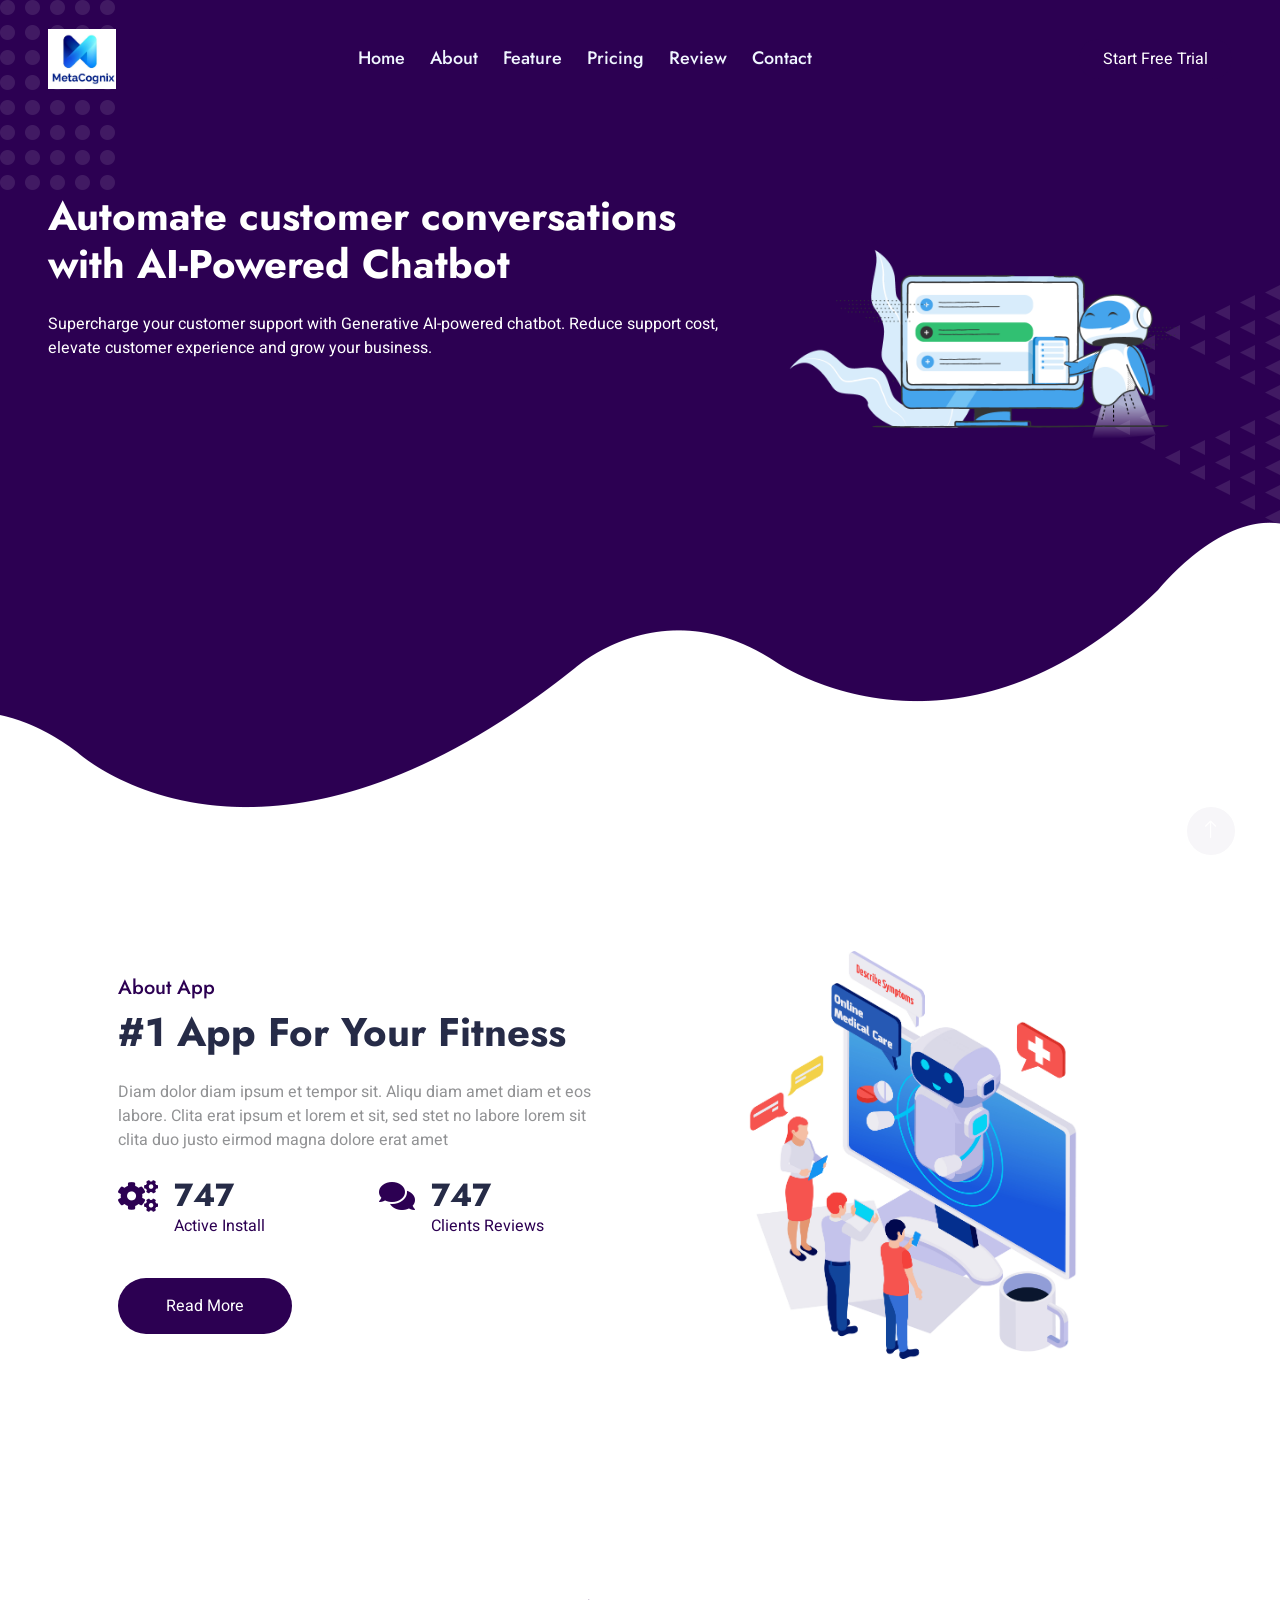
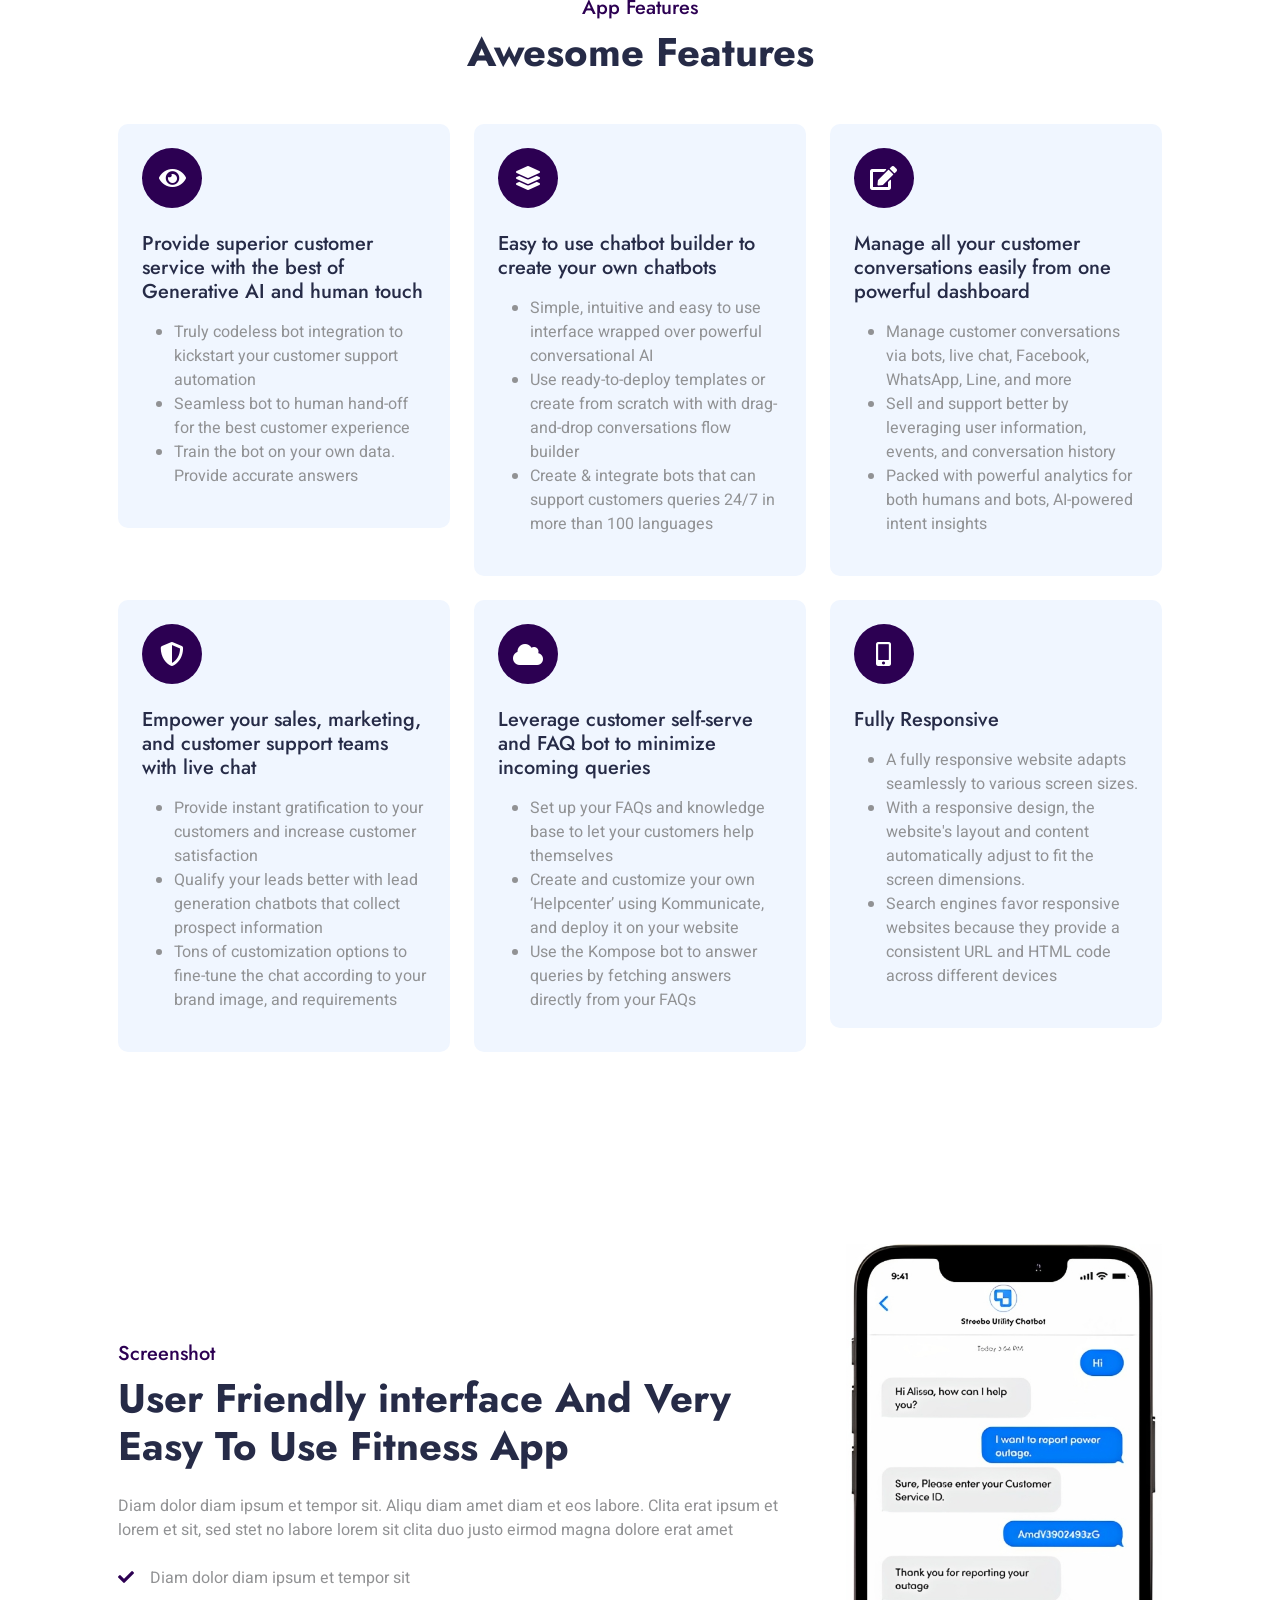
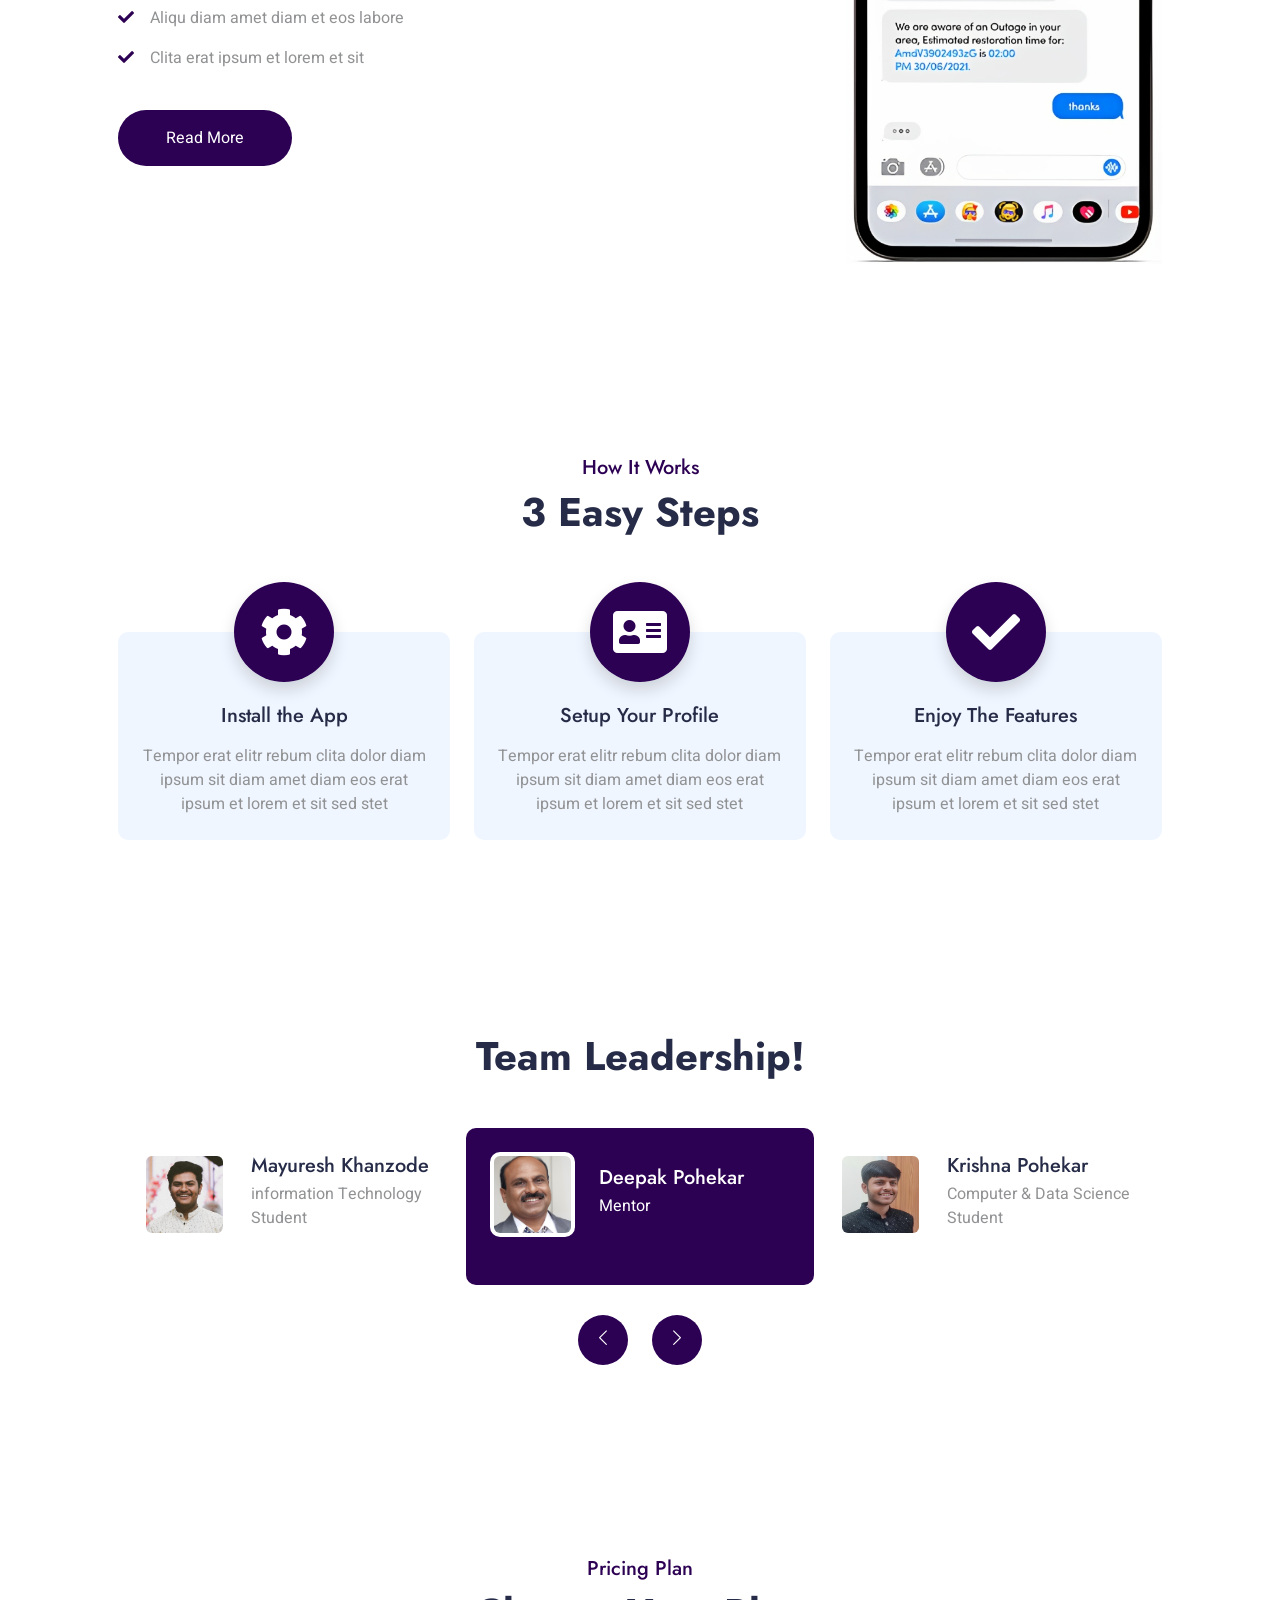
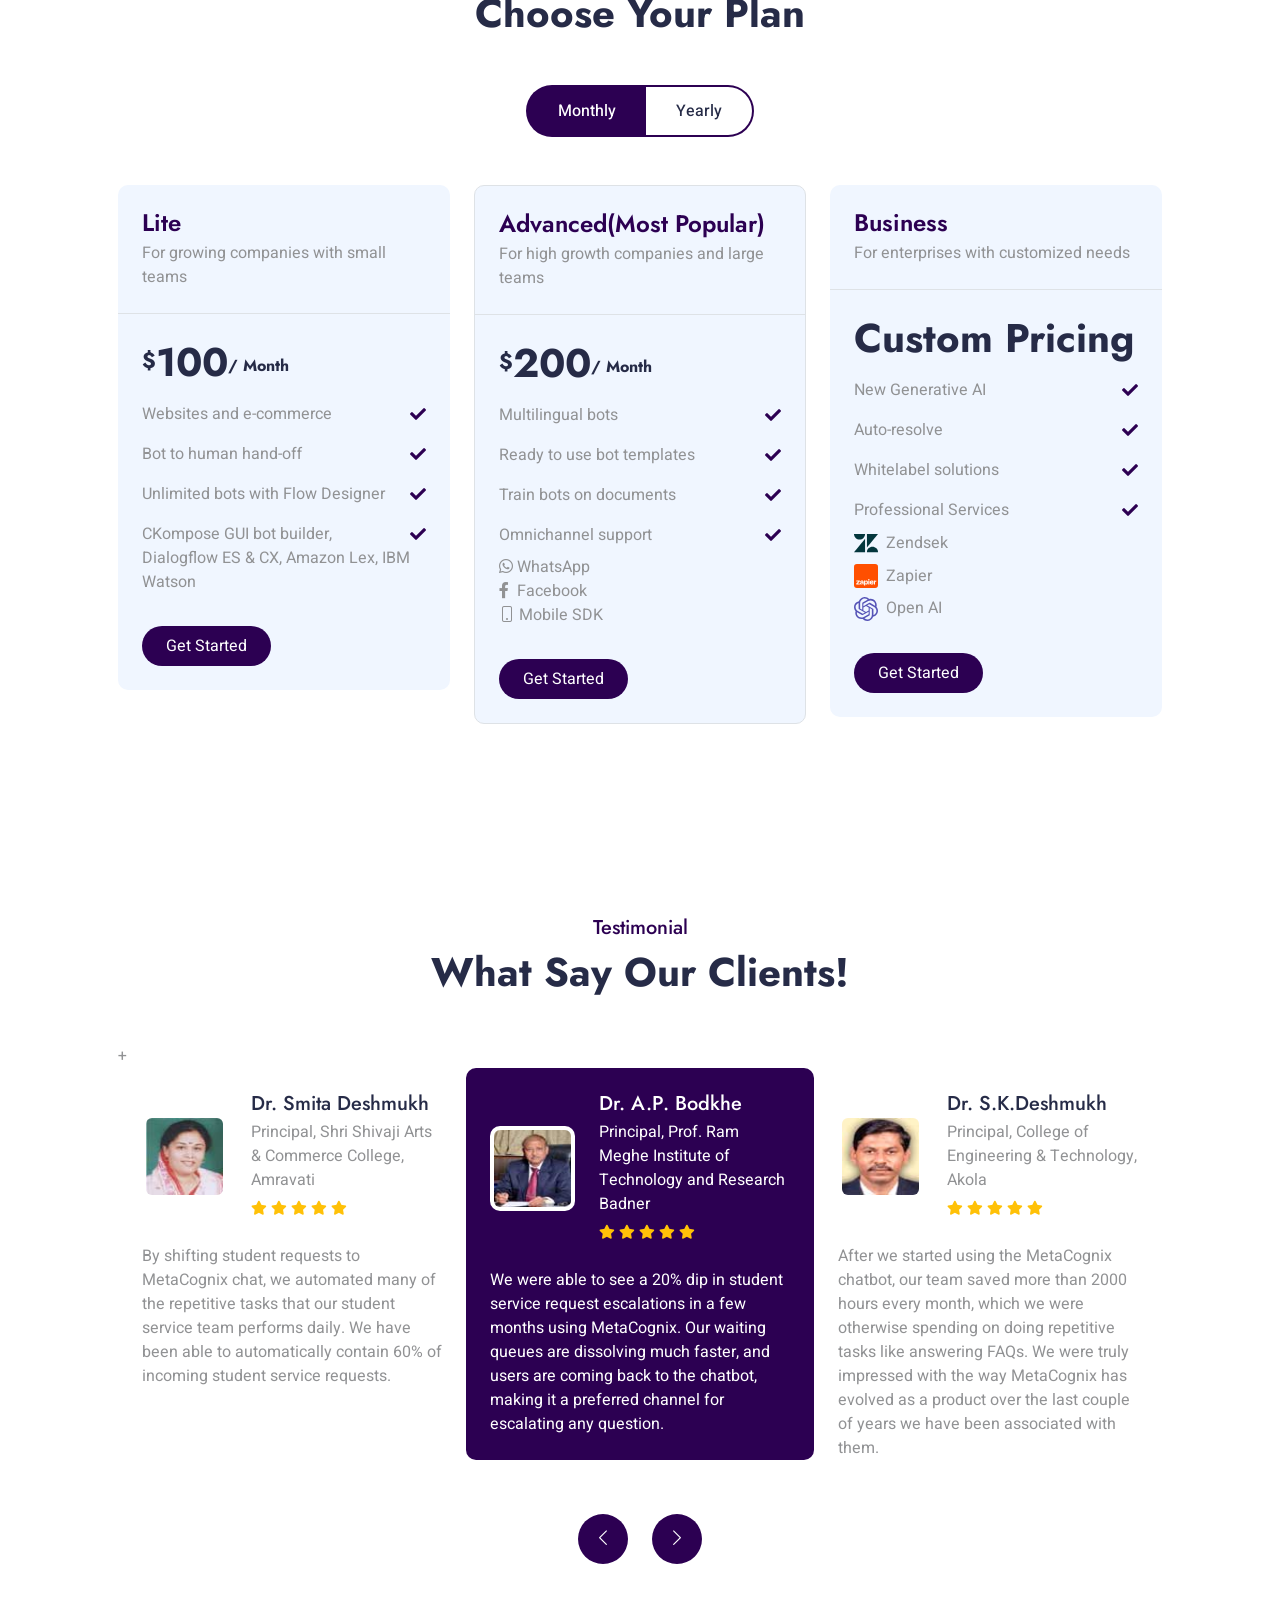
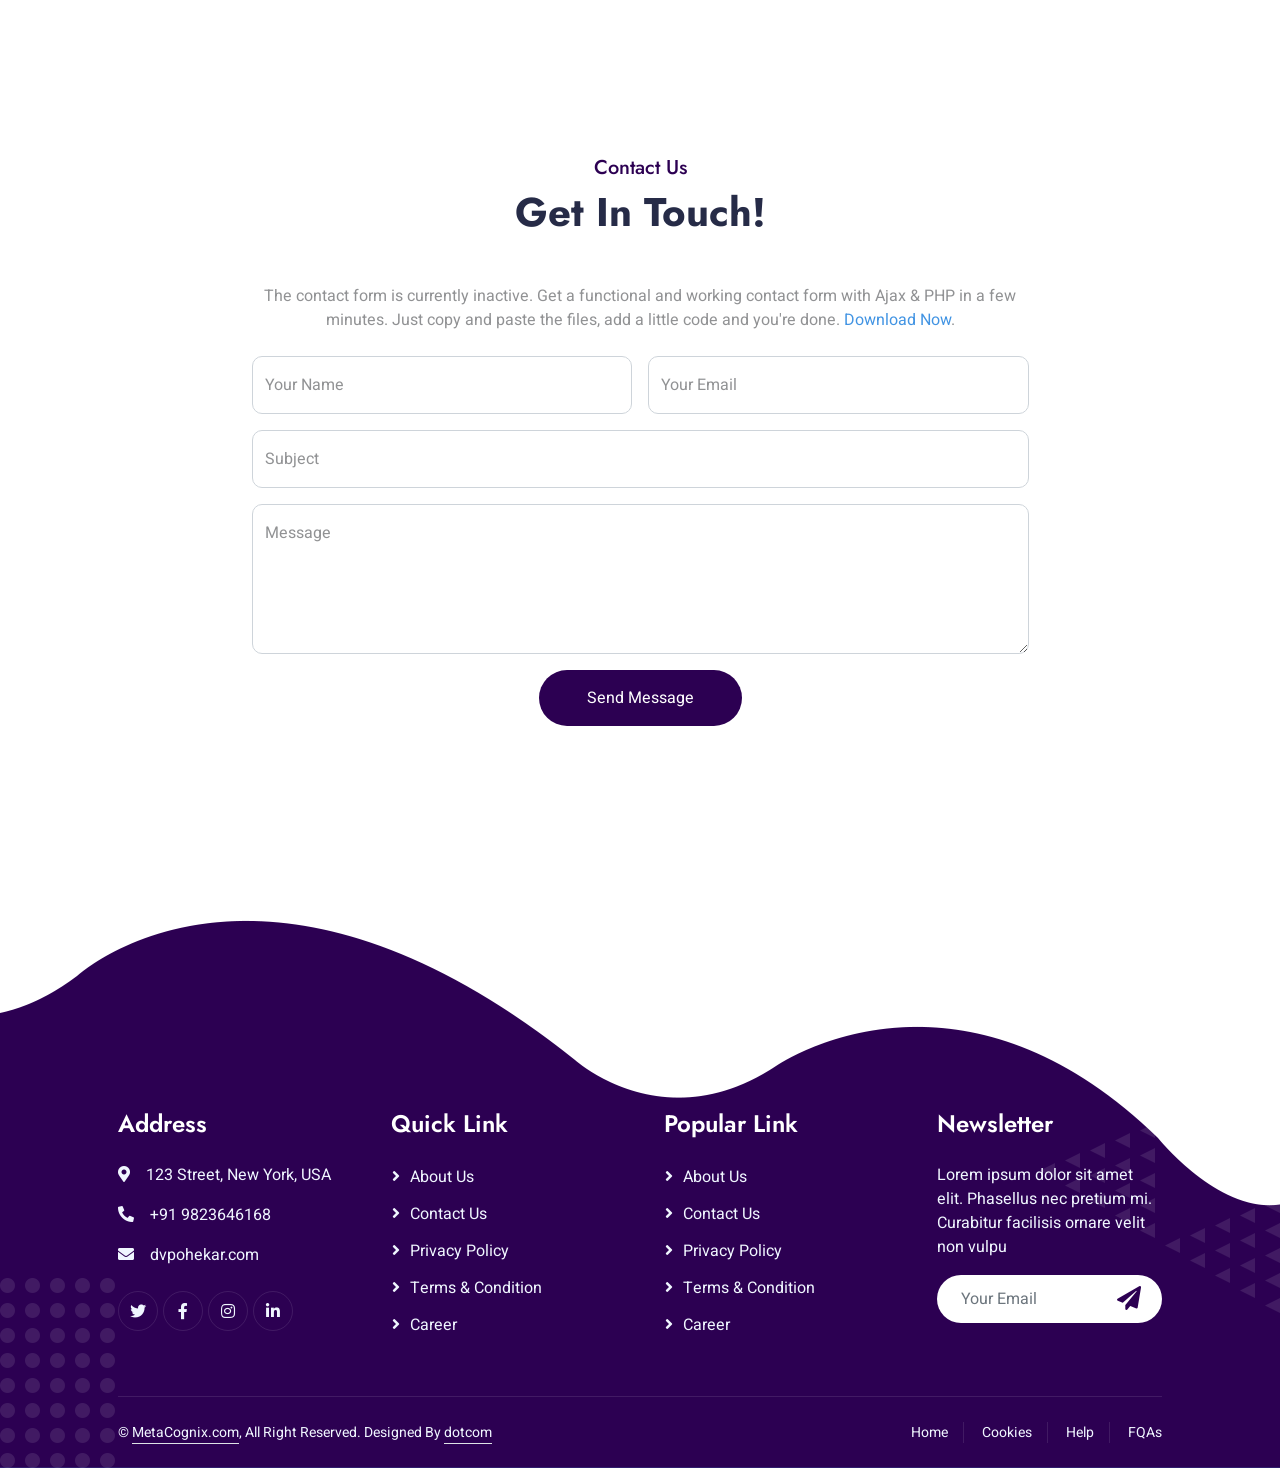
==== commit 8dae56ac: "title" ====
--- a/index.html
+++ b/index.html
@@ -3,7 +3,7 @@
 
 <head>
     <meta charset="utf-8">
-    <title>FitApp - Mobile App HTML Template</title>
+    <title>MetaCognix - Your Personal Chatbot</title>
     <meta content="width=device-width, initial-scale=1.0" name="viewport">
     <meta content="" name="keywords">
     <meta content="" name="description">
@@ -534,14 +534,14 @@
                                             <div class="d-flex justify-content-between mb-2">
                                                 <span>
                                                     <i class="fab fa-whatsapp "></i><span class="p-1">WhatsApp</span>
-                                                    
+
                                                     <div><i class="fab fa-facebook-f"></i>
                                                         <span class="p-1">Facebook</span>
-                                                            
+
                                                     </div>
                                                     <div><i class="bi bi-phone p-0"></i>
                                                         <span>Mobile SDK</span>
-                                                            
+
                                                     </div>
                                                 </span>
 
@@ -581,7 +581,7 @@
                                                 <path d="M12.9148 3V16.3991L24 3H12.9148Z" fill="#03363D"></path>
                                               </svg></i><span class="px-2 ">Zendsek</span>
 
-                                              
+
                                             </div>
                                             <div class="d-flex align-items-center mb-2 "><i><svg xmlns="http://www.w3.org/2000/svg" width="24" height="24" viewBox="0 0 250 250" fill="none">
                                                 <rect width="250" height="250" rx="30" fill="#FF4F00"></rect>
@@ -594,7 +594,7 @@
                                                 <path d="M130.333 171.569C126.332 171.569 123.117 172.826 120.688 175.338C118.89 177.2 117.57 179.978 116.728 183.673H116.353L114.817 172.701H104.785V224.998H116.532V203.458H116.961C117.319 204.894 117.822 206.29 118.461 207.625C119.455 209.8 121.084 211.623 123.135 212.853C125.261 214.013 127.656 214.59 130.077 214.526C134.994 214.526 138.739 212.611 141.311 208.78C143.883 204.95 145.169 199.606 145.169 192.747C145.169 186.122 143.925 180.937 141.436 177.19C138.948 173.443 135.247 171.569 130.333 171.569ZM131.523 201.017C130.154 203.001 128.011 203.994 125.093 203.994C123.89 204.049 122.692 203.817 121.596 203.317C120.501 202.817 119.54 202.063 118.794 201.118C117.274 199.209 116.516 196.595 116.52 193.277V192.503C116.52 189.133 117.278 186.553 118.794 184.763C120.311 182.973 122.41 182.088 125.093 182.108C128.062 182.108 130.22 183.05 131.565 184.936C132.911 186.821 133.583 189.451 133.583 192.824C133.591 196.313 132.909 199.044 131.535 201.017H131.523Z" fill="#FFFDF9"></path>
                                               </svg></i><span class="px-2 ">Zapier</span>
 
-                                              
+
                                             </div>
                                             <div class="d-flex align-items-center mb-2 "><i><svg width="24" height="24" viewBox="0 0 30 30">
                                                 <g clip-path="url(#clip0_1_3)">
@@ -607,7 +607,7 @@
                                                 </defs>
                                             </svg></i><span class="px-2 ">Open AI</span>
 
-                                              
+
                                             </div>
                                             <a href="" class="btn btn-primary-gradient rounded-pill py-2 px-4 mt-4">Get
                                                 Started</a>
@@ -680,14 +680,14 @@
                                             <div class="d-flex justify-content-between mb-2">
                                                 <span>
                                                     <i class="fab fa-whatsapp "></i><span class="p-1">WhatsApp</span>
-                                                    
+
                                                     <div><i class="fab fa-facebook-f"></i>
                                                         <span class="p-1">Facebook</span>
-                                                            
+
                                                     </div>
                                                     <div><i class="bi bi-phone p-0"></i>
                                                         <span>Mobile SDK</span>
-                                                            
+
                                                     </div>
                                                 </span>
 
@@ -727,7 +727,7 @@
                                                 <path d="M12.9148 3V16.3991L24 3H12.9148Z" fill="#03363D"></path>
                                               </svg></i><span class="px-2 ">Zendsek</span>
 
-                                              
+
                                             </div>
                                             <div class="d-flex align-items-center mb-2 "><i><svg xmlns="http://www.w3.org/2000/svg" width="24" height="24" viewBox="0 0 250 250" fill="none">
                                                 <rect width="250" height="250" rx="30" fill="#FF4F00"></rect>
@@ -740,7 +740,7 @@
                                                 <path d="M130.333 171.569C126.332 171.569 123.117 172.826 120.688 175.338C118.89 177.2 117.57 179.978 116.728 183.673H116.353L114.817 172.701H104.785V224.998H116.532V203.458H116.961C117.319 204.894 117.822 206.29 118.461 207.625C119.455 209.8 121.084 211.623 123.135 212.853C125.261 214.013 127.656 214.59 130.077 214.526C134.994 214.526 138.739 212.611 141.311 208.78C143.883 204.95 145.169 199.606 145.169 192.747C145.169 186.122 143.925 180.937 141.436 177.19C138.948 173.443 135.247 171.569 130.333 171.569ZM131.523 201.017C130.154 203.001 128.011 203.994 125.093 203.994C123.89 204.049 122.692 203.817 121.596 203.317C120.501 202.817 119.54 202.063 118.794 201.118C117.274 199.209 116.516 196.595 116.52 193.277V192.503C116.52 189.133 117.278 186.553 118.794 184.763C120.311 182.973 122.41 182.088 125.093 182.108C128.062 182.108 130.22 183.05 131.565 184.936C132.911 186.821 133.583 189.451 133.583 192.824C133.591 196.313 132.909 199.044 131.535 201.017H131.523Z" fill="#FFFDF9"></path>
                                               </svg></i><span class="px-2 ">Zapier</span>
 
-                                              
+
                                             </div>
                                             <div class="d-flex align-items-center mb-2 "><i><svg width="24" height="24" viewBox="0 0 30 30">
                                                 <g clip-path="url(#clip0_1_3)">
@@ -753,7 +753,7 @@
                                                 </defs>
                                             </svg></i><span class="px-2 ">Open AI</span>
 
-                                              
+
                                             </div>
                                             <a href="" class="btn btn-primary-gradient rounded-pill py-2 px-4 mt-4">Get
                                                 Started</a>
@@ -1012,4 +1012,4 @@
     <script src="js/main.js"></script>
 </body>
 
-</html>+</html>
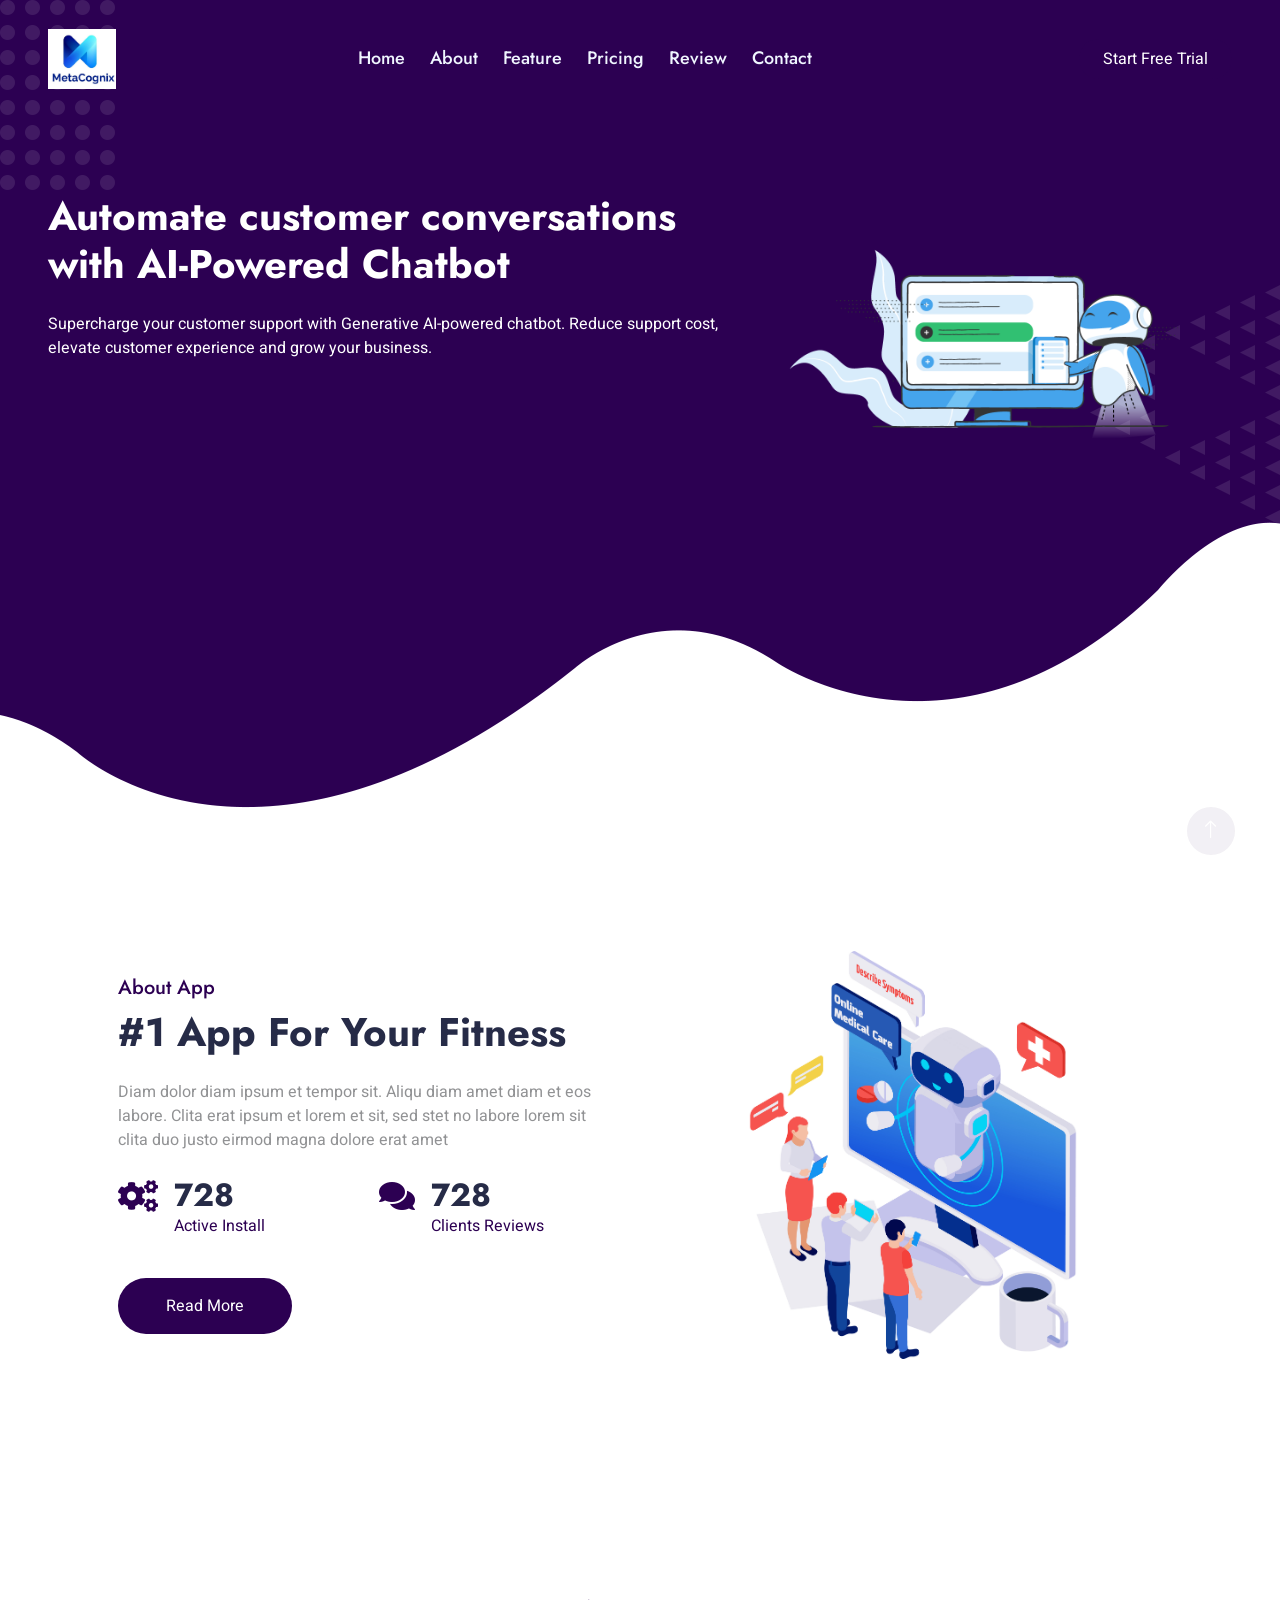
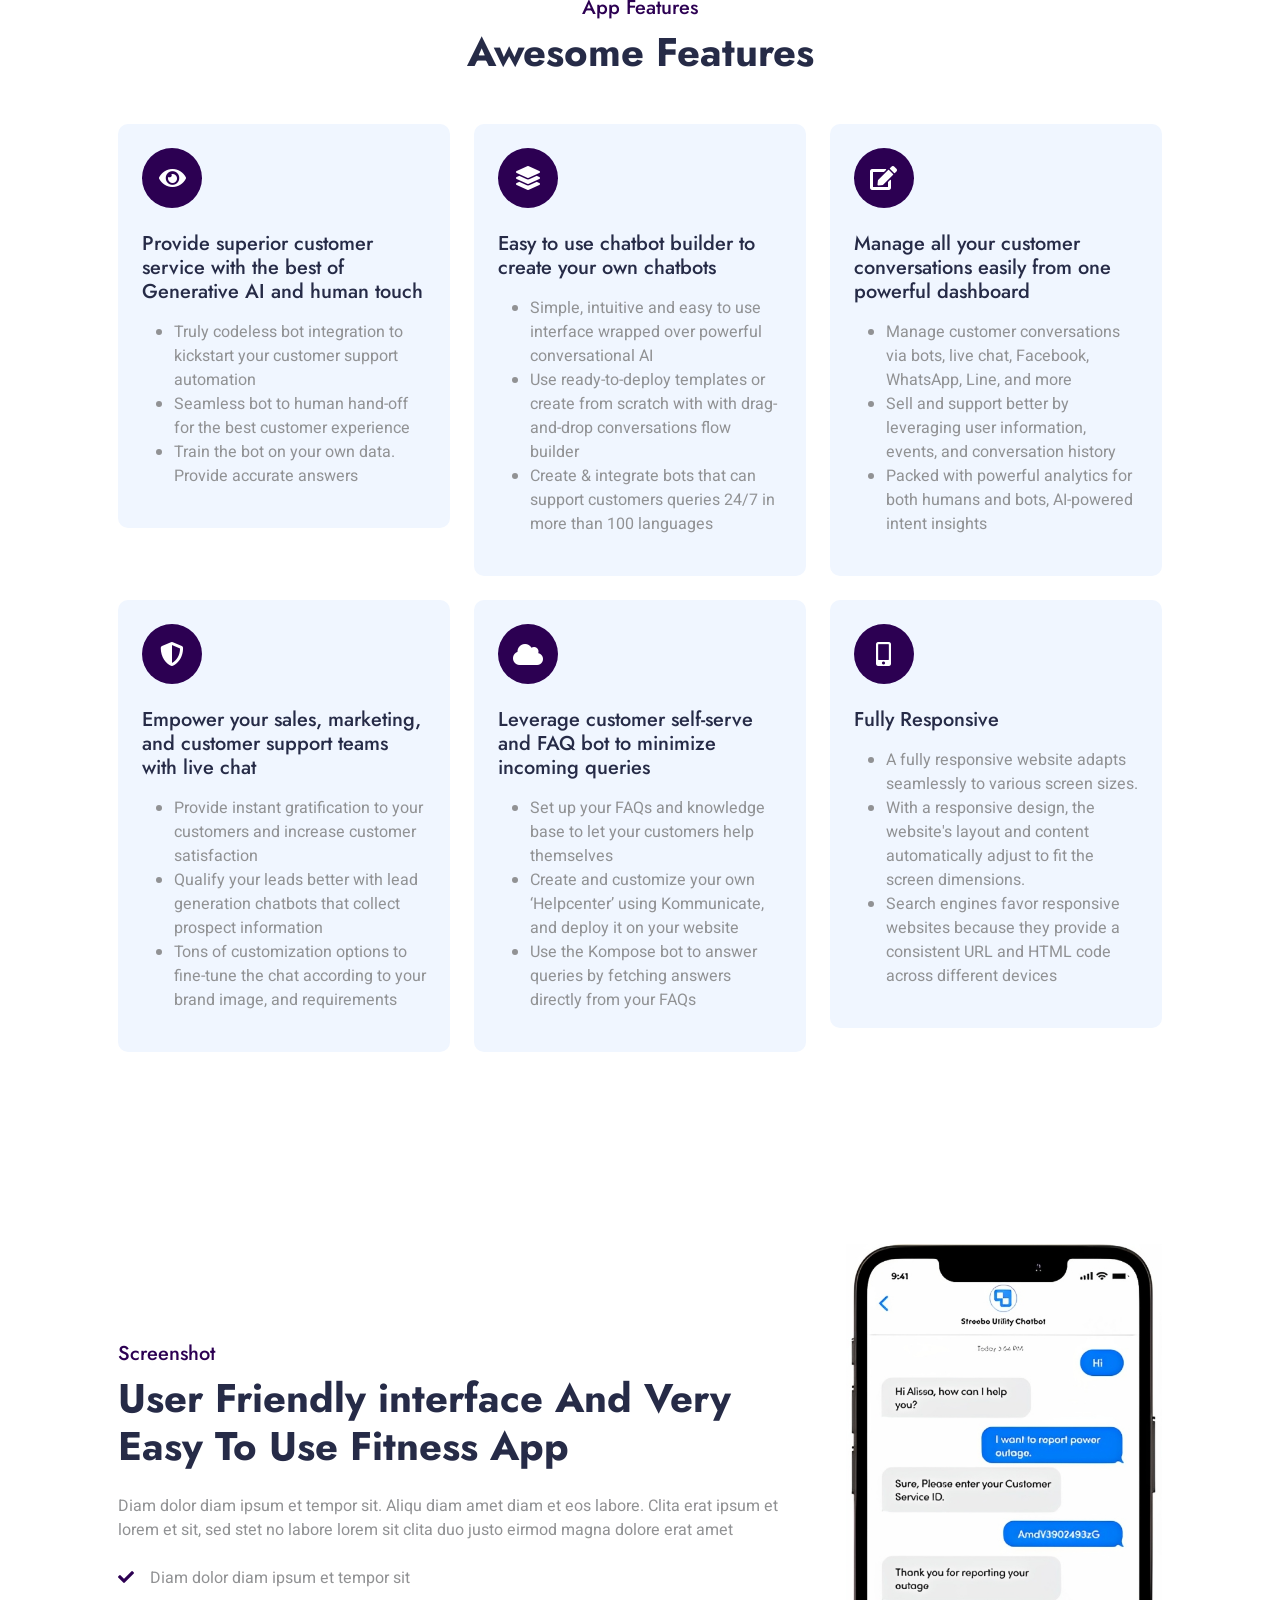
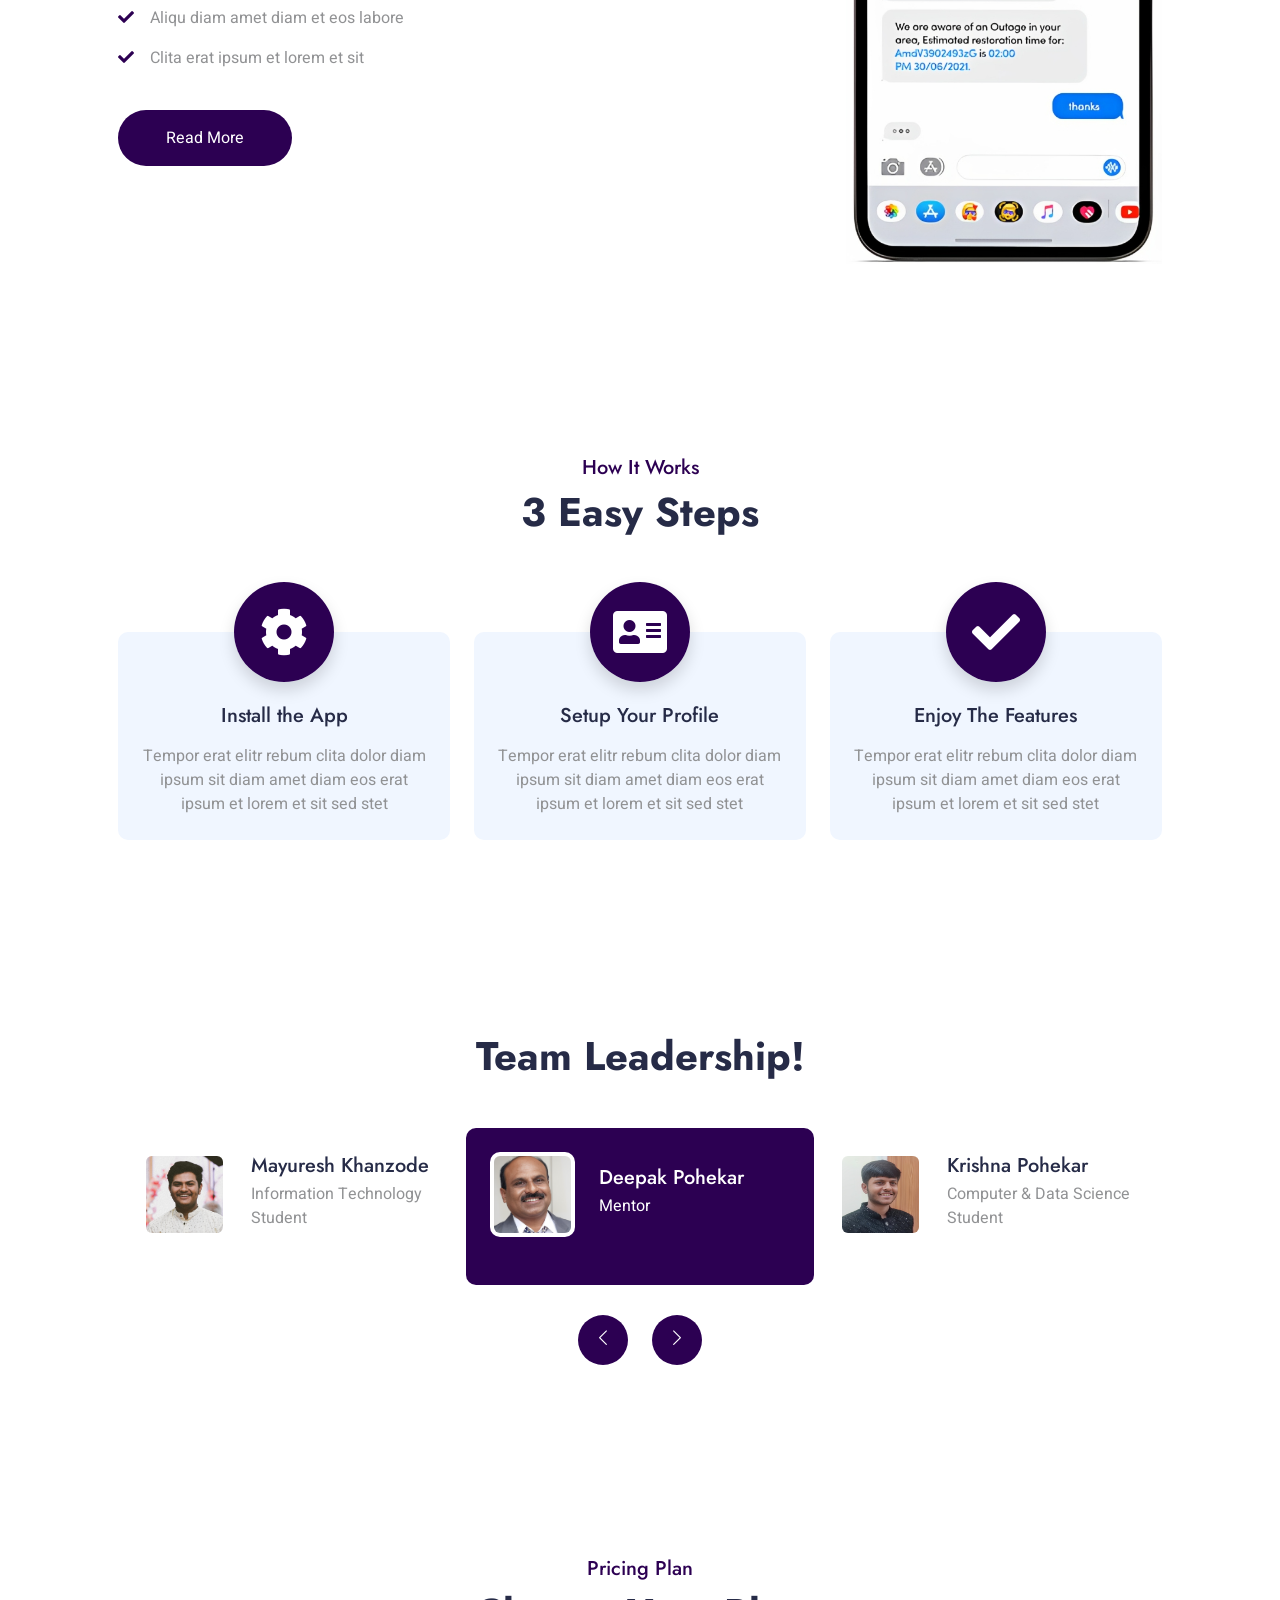
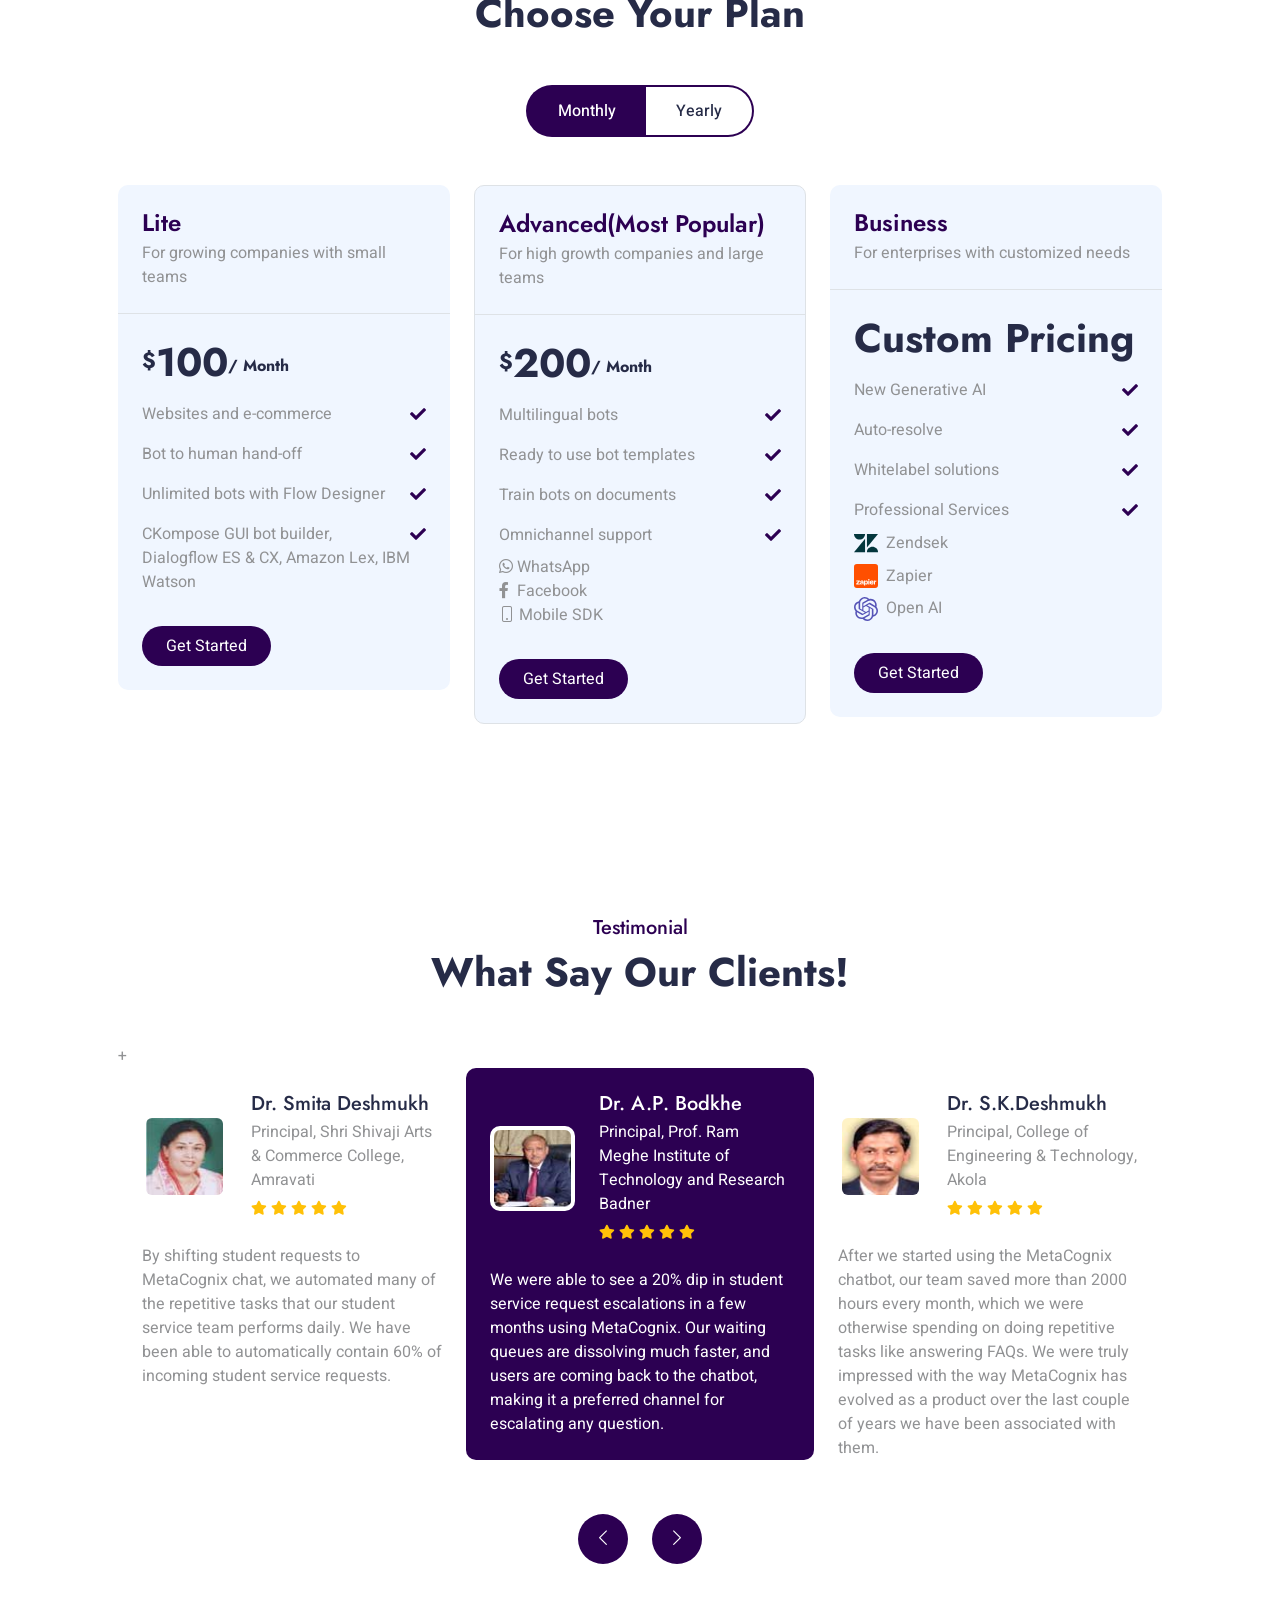
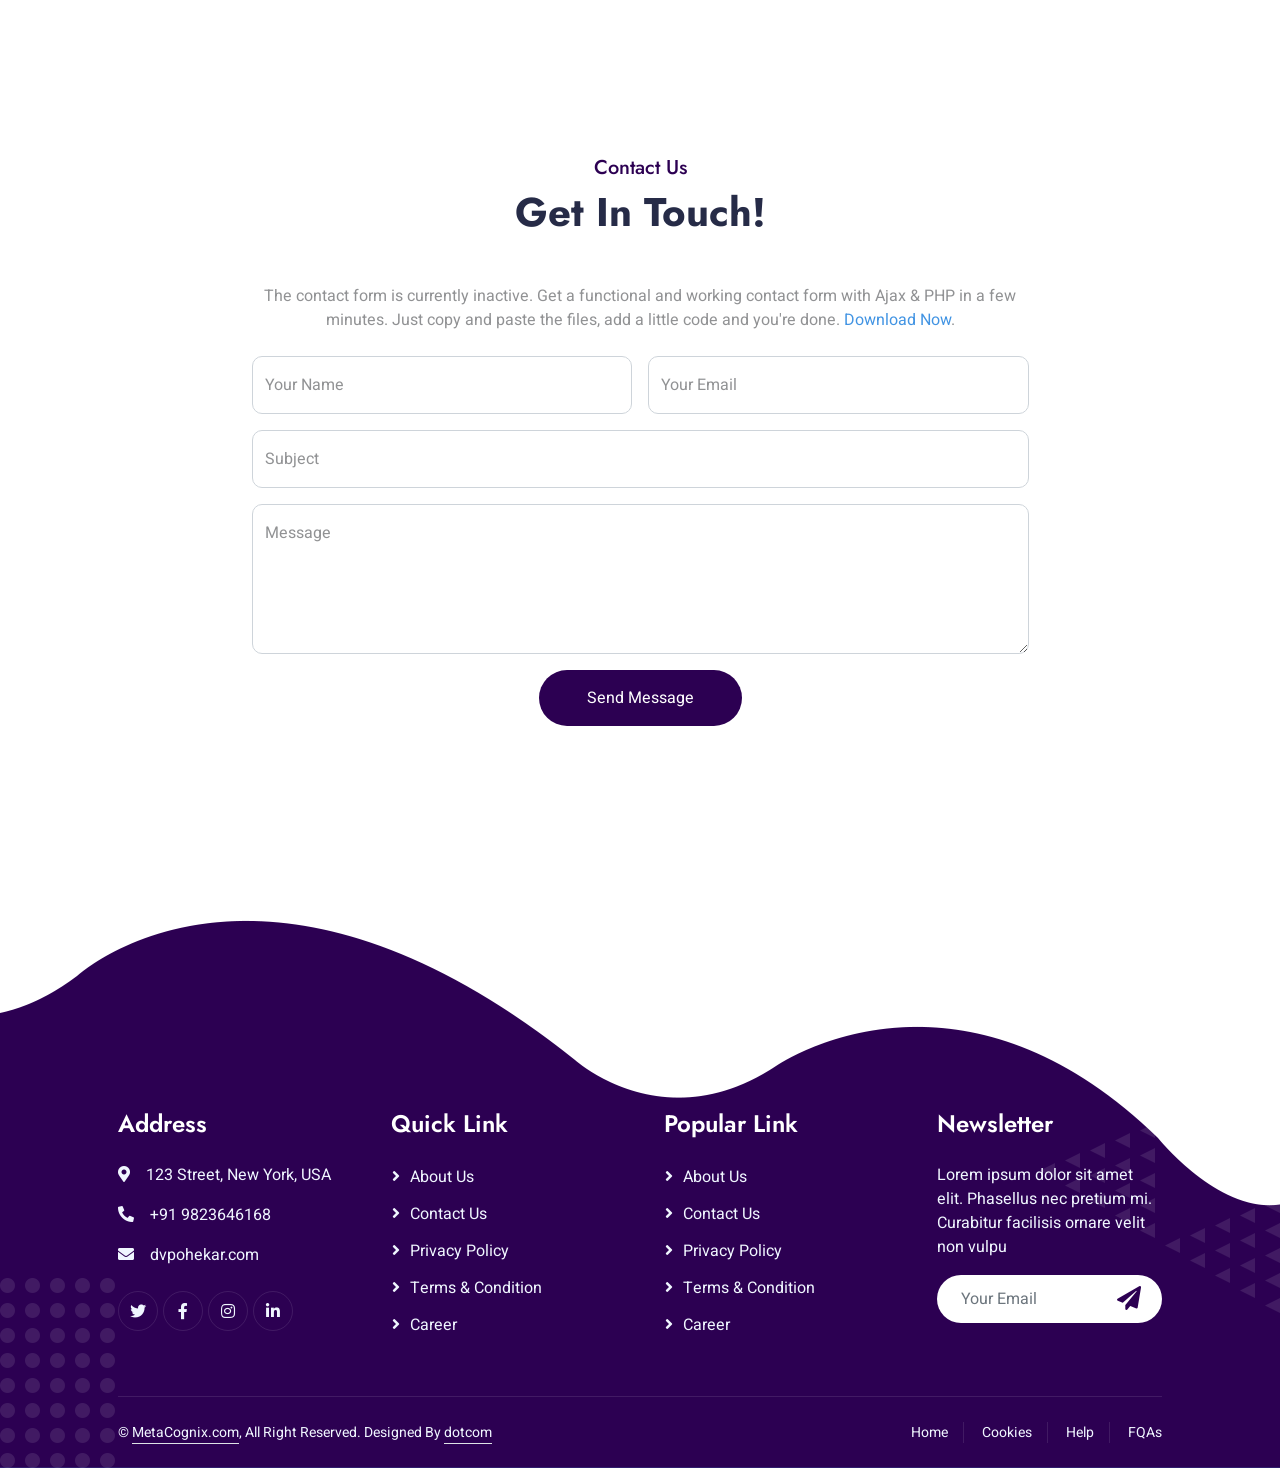
==== commit 793fe990: "I" ====
--- a/index.html
+++ b/index.html
@@ -411,7 +411,7 @@
                                 style="width: 85px; height: 85px;">
                             <div class="ms-4">
                                 <h5 class="mb-1">Tanmay Bhaturkar</h5>
-                                <p class="mb-1">information Technology Student</p>
+                                <p class="mb-1">Information Technology Student</p>
                                 <!-- <div>
                                     <small class="fa fa-star text-warning"></small>
                                     <small class="fa fa-star text-warning"></small>
@@ -432,7 +432,7 @@
                                 style="width: 85px; height: 85px;">
                             <div class="ms-4">
                                 <h5 class="mb-1">Mayuresh Khanzode</h5>
-                                <p class="mb-1">information Technology Student</p>
+                                <p class="mb-1">Information Technology Student</p>
                                 <!-- <div>
                                     <small class="fa fa-star text-warning"></small>
                                     <small class="fa fa-star text-warning"></small>
